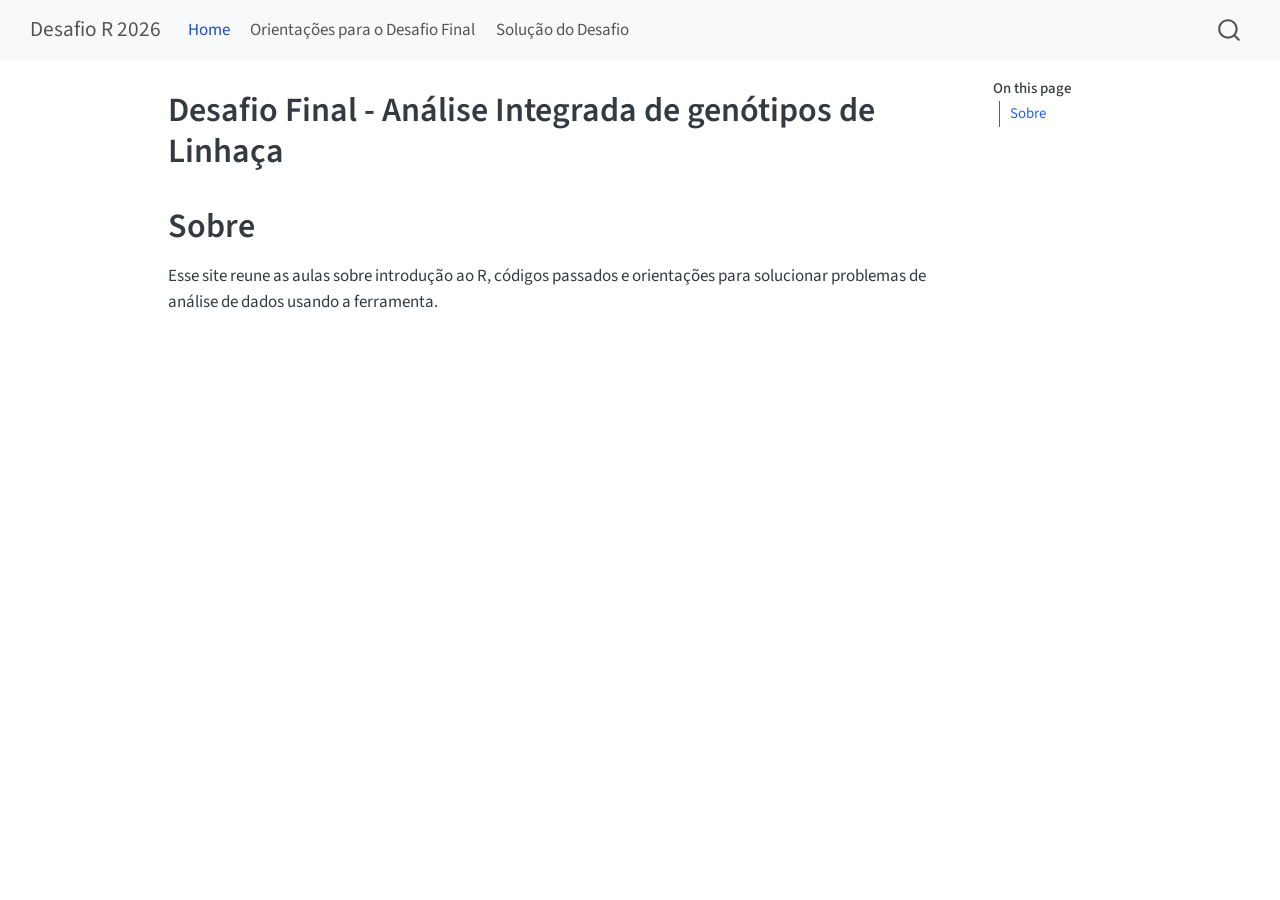
==== docs/index.html @ 1df24730 "Initial commit" ====
<!DOCTYPE html>
<html xmlns="http://www.w3.org/1999/xhtml" lang="en" xml:lang="en"><head>

<meta charset="utf-8">
<meta name="generator" content="quarto-1.10.18">

<meta name="viewport" content="width=device-width, initial-scale=1.0, user-scalable=yes">


<title>Desafio Final - Análise Integrada de genótipos de Linhaça – Desafio R 2026</title>
<style>
/* Default styles provided by pandoc.
** See https://pandoc.org/MANUAL.html#variables-for-html for config info.
*/
span.smallcaps{font-variant: small-caps;}
div.columns{display: flex; gap: 1.5em;}
div.column{flex: auto;}
@media screen {
div.columns{gap: min(4vw, 1.5em);}
div.column{overflow-x: auto;}
}
div.hanging-indent{margin-left: 1.5em; text-indent: -1.5em;}
ul.task-list{list-style: none;}
ul.task-list li input[type="checkbox"] {
  width: 0.8em;
  margin: 0 0.8em 0.2em -1em; /* quarto-specific, see https://github.com/quarto-dev/quarto-cli/issues/4556 */ 
  vertical-align: middle;
}
</style>


<script src="site_libs/quarto-nav/quarto-nav.js"></script>
<script src="site_libs/quarto-nav/headroom.min.js"></script>
<script src="site_libs/clipboard/clipboard.min.js"></script>
<script src="site_libs/quarto-search/autocomplete.umd.js"></script>
<script src="site_libs/quarto-search/fuse.min.js"></script>
<script src="site_libs/quarto-search/quarto-search.js"></script>
<meta name="quarto:offset" content="./">
<script src="site_libs/quarto-html/quarto.js" type="module"></script>
<script src="site_libs/quarto-html/tabsets/tabsets.js" type="module"></script>
<script src="site_libs/quarto-html/popper.min.js"></script>
<script src="site_libs/quarto-html/tippy.umd.min.js"></script>
<script src="site_libs/quarto-html/anchor.min.js"></script>
<link href="site_libs/quarto-html/tippy.css" rel="stylesheet">
<link href="site_libs/quarto-html/quarto-syntax-highlighting-64a204ab8560d761af7679ceaba22944.css" rel="stylesheet" id="quarto-text-highlighting-styles">
<script src="site_libs/bootstrap/bootstrap.min.js"></script>
<link href="site_libs/bootstrap/bootstrap-icons.css" rel="stylesheet">
<link href="site_libs/bootstrap/bootstrap-445b8638c3d06994fee0907d791121c4.min.css" rel="stylesheet" append-hash="true" id="quarto-bootstrap" data-mode="light">
<script id="quarto-search-options" type="application/json">{
  "location": "navbar",
  "copy-button": false,
  "collapse-after": 3,
  "panel-placement": "end",
  "type": "overlay",
  "limit": 50,
  "keyboard-shortcut": [
    "f",
    "/",
    "s"
  ],
  "show-item-context": false,
  "language": {
    "search-no-results-text": "No results",
    "search-matching-documents-text": "matching documents",
    "search-copy-link-title": "Copy link to search",
    "search-hide-matches-text": "Hide additional matches",
    "search-more-match-text": "more match in this document",
    "search-more-matches-text": "more matches in this document",
    "search-clear-button-title": "Clear",
    "search-text-placeholder": "",
    "search-detached-cancel-button-title": "Cancel",
    "search-submit-button-title": "Submit",
    "search-label": "Search"
  }
}</script>


<link rel="stylesheet" href="styles.css">
</head>

<body class="nav-fixed quarto-light">

<div id="quarto-search-results"></div>
  <header id="quarto-header" class="headroom fixed-top">
    <nav class="navbar navbar-expand-lg " data-bs-theme="dark">
      <div class="navbar-container container-fluid">
      <div class="navbar-brand-container mx-auto">
    <a class="navbar-brand" href="./index.html">
    <span class="navbar-title">Desafio R 2026</span>
    </a>
  </div>
            <div id="quarto-search" class="" title="Search"></div>
          <button class="navbar-toggler" type="button" data-bs-toggle="collapse" data-bs-target="#navbarCollapse" aria-controls="navbarCollapse" role="menu" aria-expanded="false" aria-label="Toggle navigation" onclick="if (window.quartoToggleHeadroom) { window.quartoToggleHeadroom(); }">
  <span class="navbar-toggler-icon"></span>
</button>
          <div class="collapse navbar-collapse" id="navbarCollapse">
            <ul class="navbar-nav navbar-nav-scroll me-auto">
  <li class="nav-item">
    <a class="nav-link active" href="./index.html" aria-current="page"> 
<span class="menu-text">Home</span></a>
  </li>  
  <li class="nav-item">
    <a class="nav-link" href="./Orientações.html"> 
<span class="menu-text">Orientações para o Desafio Final</span></a>
  </li>  
  <li class="nav-item">
    <a class="nav-link" href="./Solução.html"> 
<span class="menu-text">Solução do Desafio</span></a>
  </li>  
</ul>
          </div> <!-- /navcollapse -->
            <div class="quarto-navbar-tools">
</div>
      </div> <!-- /container-fluid -->
    </nav>
</header>
<!-- content -->
<div id="quarto-content" class="quarto-container page-columns page-rows-contents page-layout-article page-navbar">
<!-- sidebar -->
<!-- margin-sidebar -->
    <div id="quarto-margin-sidebar" class="sidebar margin-sidebar">
        <nav id="TOC" role="doc-toc" class="toc-active">
    <h2 id="toc-title">On this page</h2>
   
  <ul>
  <li><a href="#sobre" id="toc-sobre" class="nav-link active" data-scroll-target="#sobre">Sobre</a></li>
  </ul>
</nav>
    </div>
<!-- main -->
<main class="content" id="quarto-document-content">

<header id="title-block-header" class="quarto-title-block default">
<div class="quarto-title">
<h1 class="title">Desafio Final - Análise Integrada de genótipos de Linhaça</h1>
</div>



<div class="quarto-title-meta">

    
  
    
  </div>
  


</header>


<section id="sobre" class="level1">
<h1>Sobre</h1>
<p>Esse site reune as aulas sobre introdução ao R, códigos passados e orientações para solucionar problemas de análise de dados usando a ferramenta.</p>


</section>

</main> <!-- /main -->
<script id="quarto-html-after-body" type="application/javascript">
  window.document.addEventListener("DOMContentLoaded", function (event) {
    const icon = "";
    const anchorJS = new window.AnchorJS();
    anchorJS.options = {
      placement: 'right',
      icon: icon
    };
    anchorJS.add('.anchored');
    const isCodeAnnotation = (el) => {
      for (const clz of el.classList) {
        if (clz.startsWith('code-annotation-')) {                     
          return true;
        }
      }
      return false;
    }
    const onCopySuccess = function(e) {
      // button target
      const button = e.trigger;
      // don't keep focus
      button.blur();
      // flash "checked"
      button.classList.add('code-copy-button-checked');
      var currentTitle = button.getAttribute("title");
      button.setAttribute("title", "Copied!");
      let tooltip;
      if (window.bootstrap) {
        button.setAttribute("data-bs-toggle", "tooltip");
        button.setAttribute("data-bs-placement", "left");
        button.setAttribute("data-bs-title", "Copied!");
        tooltip = new bootstrap.Tooltip(button, 
          { trigger: "manual", 
            customClass: "code-copy-button-tooltip",
            offset: [0, -8]});
        tooltip.show();    
      }
      setTimeout(function() {
        if (tooltip) {
          tooltip.hide();
          button.removeAttribute("data-bs-title");
          button.removeAttribute("data-bs-toggle");
          button.removeAttribute("data-bs-placement");
        }
        button.setAttribute("title", currentTitle);
        button.classList.remove('code-copy-button-checked');
      }, 1000);
      // clear code selection
      e.clearSelection();
    }
    const getTextToCopy = function(trigger) {
      const outerScaffold = trigger.parentElement.cloneNode(true);
      const codeEl = outerScaffold.querySelector('code');
      for (const childEl of codeEl.children) {
        if (isCodeAnnotation(childEl)) {
          childEl.remove();
        }
      }
      return codeEl.innerText;
    }
    const clipboard = new window.ClipboardJS('.code-copy-button:not([data-in-quarto-modal])', {
      text: getTextToCopy
    });
    clipboard.on('success', onCopySuccess);
    if (window.document.getElementById('quarto-embedded-source-code-modal')) {
      const clipboardModal = new window.ClipboardJS('.code-copy-button[data-in-quarto-modal]', {
        text: getTextToCopy,
        container: window.document.getElementById('quarto-embedded-source-code-modal')
      });
      clipboardModal.on('success', onCopySuccess);
    }
      var localhostRegex = new RegExp(/^(?:http|https):\/\/localhost\:?[0-9]*\//);
      var mailtoRegex = new RegExp(/^mailto:/);
        var filterRegex = new RegExp('/' + window.location.host + '/');
      var isInternal = (href) => {
          return filterRegex.test(href) || localhostRegex.test(href) || mailtoRegex.test(href);
      }
      // Inspect non-navigation links and adorn them if external
     var links = window.document.querySelectorAll('a[href]:not(.nav-link):not(.navbar-brand):not(.toc-action):not(.sidebar-link):not(.sidebar-item-toggle):not(.pagination-link):not(.no-external):not([aria-hidden]):not(.dropdown-item):not(.quarto-navigation-tool):not(.about-link)');
      for (var i=0; i<links.length; i++) {
        const link = links[i];
        if (!isInternal(link.href)) {
          // undo the damage that might have been done by quarto-nav.js in the case of
          // links that we want to consider external
          if (link.dataset.originalHref !== undefined) {
            link.href = link.dataset.originalHref;
          }
        }
      }
    function tippyHover(el, contentFn, onTriggerFn, onUntriggerFn) {
      const config = {
        allowHTML: true,
        maxWidth: 500,
        delay: 100,
        arrow: false,
        appendTo: function(el) {
            return el.parentElement;
        },
        interactive: true,
        interactiveBorder: 10,
        theme: 'quarto',
        placement: 'bottom-start',
      };
      if (contentFn) {
        config.content = contentFn;
      }
      if (onTriggerFn) {
        config.onTrigger = onTriggerFn;
      }
      if (onUntriggerFn) {
        config.onUntrigger = onUntriggerFn;
      }
      window.tippy(el, config); 
    }
    const noterefs = window.document.querySelectorAll('a[role="doc-noteref"]');
    for (var i=0; i<noterefs.length; i++) {
      const ref = noterefs[i];
      tippyHover(ref, function() {
        // use id or data attribute instead here
        let href = ref.getAttribute('data-footnote-href') || ref.getAttribute('href');
        try { href = new URL(href).hash; } catch {}
        const id = href.replace(/^#\/?/, "");
        const note = window.document.getElementById(id);
        if (note) {
          return note.innerHTML;
        } else {
          return "";
        }
      });
    }
    const xrefs = window.document.querySelectorAll('a.quarto-xref');
    const processXRef = (id, note) => {
      // Strip column container classes
      const stripColumnClz = (el) => {
        el.classList.remove("page-full", "page-columns");
        if (el.children) {
          for (const child of el.children) {
            stripColumnClz(child);
          }
        }
      }
      stripColumnClz(note)
      if (id === null || id.startsWith('sec-')) {
        // Special case sections, only their first couple elements
        const container = document.createElement("div");
        if (note.children && note.children.length > 2) {
          container.appendChild(note.children[0].cloneNode(true));
          for (let i = 1; i < note.children.length; i++) {
            const child = note.children[i];
            if (child.tagName === "P" && child.innerText === "") {
              continue;
            } else {
              container.appendChild(child.cloneNode(true));
              break;
            }
          }
          if (window.Quarto?.typesetMath) {
            window.Quarto.typesetMath(container);
          }
          return container.innerHTML
        } else {
          if (window.Quarto?.typesetMath) {
            window.Quarto.typesetMath(note);
          }
          return note.innerHTML;
        }
      } else {
        // Remove any anchor links if they are present
        const anchorLink = note.querySelector('a.anchorjs-link');
        if (anchorLink) {
          anchorLink.remove();
        }
        if (window.Quarto?.typesetMath) {
          window.Quarto.typesetMath(note);
        }
        if (note.classList.contains("callout")) {
          return note.outerHTML;
        } else {
          return note.innerHTML;
        }
      }
    }
    for (var i=0; i<xrefs.length; i++) {
      const xref = xrefs[i];
      tippyHover(xref, undefined, function(instance) {
        instance.disable();
        let url = xref.getAttribute('href');
        let hash = undefined; 
        if (url.startsWith('#')) {
          hash = url;
        } else {
          try { hash = new URL(url).hash; } catch {}
        }
        if (hash) {
          const id = hash.replace(/^#\/?/, "");
          const note = window.document.getElementById(id);
          if (note !== null) {
            try {
              const html = processXRef(id, note.cloneNode(true));
              instance.setContent(html);
            } finally {
              instance.enable();
              instance.show();
            }
          } else {
            // See if we can fetch this
            fetch(url.split('#')[0])
            .then(res => res.text())
            .then(html => {
              const parser = new DOMParser();
              const htmlDoc = parser.parseFromString(html, "text/html");
              const note = htmlDoc.getElementById(id);
              if (note !== null) {
                const html = processXRef(id, note);
                instance.setContent(html);
              } 
            }).finally(() => {
              instance.enable();
              instance.show();
            });
          }
        } else {
          // See if we can fetch a full url (with no hash to target)
          // This is a special case and we should probably do some content thinning / targeting
          fetch(url)
          .then(res => res.text())
          .then(html => {
            const parser = new DOMParser();
            const htmlDoc = parser.parseFromString(html, "text/html");
            const note = htmlDoc.querySelector('main.content');
            if (note !== null) {
              // This should only happen for chapter cross references
              // (since there is no id in the URL)
              // remove the first header
              if (note.children.length > 0 && note.children[0].tagName === "HEADER") {
                note.children[0].remove();
              }
              const html = processXRef(null, note);
              instance.setContent(html);
            } 
          }).finally(() => {
            instance.enable();
            instance.show();
          });
        }
      }, function(instance) {
      });
    }
        let selectedAnnoteEl;
        const selectorForAnnotation = ( cell, annotation) => {
          let cellAttr = 'data-code-cell="' + cell + '"';
          let lineAttr = 'data-code-annotation="' +  annotation + '"';
          const selector = 'span[' + cellAttr + '][' + lineAttr + ']';
          return selector;
        }
        const selectCodeLines = (annoteEl) => {
          const doc = window.document;
          const targetCell = annoteEl.getAttribute("data-target-cell");
          const targetAnnotation = annoteEl.getAttribute("data-target-annotation");
          const annoteSpan = window.document.querySelector(selectorForAnnotation(targetCell, targetAnnotation));
          const lines = annoteSpan.getAttribute("data-code-lines").split(",");
          const lineIds = lines.map((line) => {
            return targetCell + "-" + line;
          })
          let top = null;
          let height = null;
          let parent = null;
          if (lineIds.length > 0) {
              //compute the position of the single el (top and bottom and make a div)
              const el = window.document.getElementById(lineIds[0]);
              top = el.offsetTop;
              height = el.offsetHeight;
              parent = el.parentElement.parentElement;
            if (lineIds.length > 1) {
              const lastEl = window.document.getElementById(lineIds[lineIds.length - 1]);
              const bottom = lastEl.offsetTop + lastEl.offsetHeight;
              height = bottom - top;
            }
            if (top !== null && height !== null && parent !== null) {
              // cook up a div (if necessary) and position it 
              let div = window.document.getElementById("code-annotation-line-highlight");
              if (div === null) {
                div = window.document.createElement("div");
                div.setAttribute("id", "code-annotation-line-highlight");
                div.style.position = 'absolute';
                parent.appendChild(div);
              }
              div.style.top = top - 2 + "px";
              div.style.height = height + 4 + "px";
              div.style.left = 0;
              let gutterDiv = window.document.getElementById("code-annotation-line-highlight-gutter");
              if (gutterDiv === null) {
                gutterDiv = window.document.createElement("div");
                gutterDiv.setAttribute("id", "code-annotation-line-highlight-gutter");
                gutterDiv.style.position = 'absolute';
                const codeCell = window.document.getElementById(targetCell);
                const gutter = codeCell.querySelector('.code-annotation-gutter');
                gutter.appendChild(gutterDiv);
              }
              gutterDiv.style.top = top - 2 + "px";
              gutterDiv.style.height = height + 4 + "px";
            }
            selectedAnnoteEl = annoteEl;
          }
        };
        const unselectCodeLines = () => {
          const elementsIds = ["code-annotation-line-highlight", "code-annotation-line-highlight-gutter"];
          elementsIds.forEach((elId) => {
            const div = window.document.getElementById(elId);
            if (div) {
              div.remove();
            }
          });
          selectedAnnoteEl = undefined;
        };
          // Handle positioning of the toggle
      window.addEventListener(
        "resize",
        throttle(() => {
          elRect = undefined;
          if (selectedAnnoteEl) {
            selectCodeLines(selectedAnnoteEl);
          }
        }, 10)
      );
      function throttle(fn, ms) {
      let throttle = false;
      let timer;
        return (...args) => {
          if(!throttle) { // first call gets through
              fn.apply(this, args);
              throttle = true;
          } else { // all the others get throttled
              if(timer) clearTimeout(timer); // cancel #2
              timer = setTimeout(() => {
                fn.apply(this, args);
                timer = throttle = false;
              }, ms);
          }
        };
      }
        // Attach click handler to the DT
        const annoteDls = window.document.querySelectorAll('dt[data-target-cell]');
        for (const annoteDlNode of annoteDls) {
          annoteDlNode.addEventListener('click', (event) => {
            const clickedEl = event.target;
            if (clickedEl !== selectedAnnoteEl) {
              unselectCodeLines();
              const activeEl = window.document.querySelector('dt[data-target-cell].code-annotation-active');
              if (activeEl) {
                activeEl.classList.remove('code-annotation-active');
              }
              selectCodeLines(clickedEl);
              clickedEl.classList.add('code-annotation-active');
            } else {
              // Unselect the line
              unselectCodeLines();
              clickedEl.classList.remove('code-annotation-active');
            }
          });
        }
    const findCites = (el) => {
      const parentEl = el.parentElement;
      if (parentEl) {
        const cites = parentEl.dataset.cites;
        if (cites) {
          return {
            el,
            cites: cites.split(' ')
          };
        } else {
          return findCites(el.parentElement)
        }
      } else {
        return undefined;
      }
    };
    var bibliorefs = window.document.querySelectorAll('a[role="doc-biblioref"]');
    for (var i=0; i<bibliorefs.length; i++) {
      const ref = bibliorefs[i];
      const citeInfo = findCites(ref);
      if (citeInfo) {
        tippyHover(citeInfo.el, function() {
          var popup = window.document.createElement('div');
          citeInfo.cites.forEach(function(cite) {
            var citeDiv = window.document.createElement('div');
            citeDiv.classList.add('hanging-indent');
            citeDiv.classList.add('csl-entry');
            var biblioDiv = window.document.getElementById('ref-' + cite);
            if (biblioDiv) {
              citeDiv.innerHTML = biblioDiv.innerHTML;
            }
            popup.appendChild(citeDiv);
          });
          return popup.innerHTML;
        });
      }
    }
  });
  </script>
</div> <!-- /content -->




</body></html>
---- docs/site_libs/quarto-html/tippy.css ----
.tippy-box[data-animation=fade][data-state=hidden]{opacity:0}[data-tippy-root]{max-width:calc(100vw - 10px)}.tippy-box{position:relative;background-color:#333;color:#fff;border-radius:4px;font-size:14px;line-height:1.4;white-space:normal;outline:0;transition-property:transform,visibility,opacity}.tippy-box[data-placement^=top]>.tippy-arrow{bottom:0}.tippy-box[data-placement^=top]>.tippy-arrow:before{bottom:-7px;left:0;border-width:8px 8px 0;border-top-color:initial;transform-origin:center top}.tippy-box[data-placement^=bottom]>.tippy-arrow{top:0}.tippy-box[data-placement^=bottom]>.tippy-arrow:before{top:-7px;left:0;border-width:0 8px 8px;border-bottom-color:initial;transform-origin:center bottom}.tippy-box[data-placement^=left]>.tippy-arrow{right:0}.tippy-box[data-placement^=left]>.tippy-arrow:before{border-width:8px 0 8px 8px;border-left-color:initial;right:-7px;transform-origin:center left}.tippy-box[data-placement^=right]>.tippy-arrow{left:0}.tippy-box[data-placement^=right]>.tippy-arrow:before{left:-7px;border-width:8px 8px 8px 0;border-right-color:initial;transform-origin:center right}.tippy-box[data-inertia][data-state=visible]{transition-timing-function:cubic-bezier(.54,1.5,.38,1.11)}.tippy-arrow{width:16px;height:16px;color:#333}.tippy-arrow:before{content:"";position:absolute;border-color:transparent;border-style:solid}.tippy-content{position:relative;padding:5px 9px;z-index:1}
---- docs/styles.css ----
/* css styles */
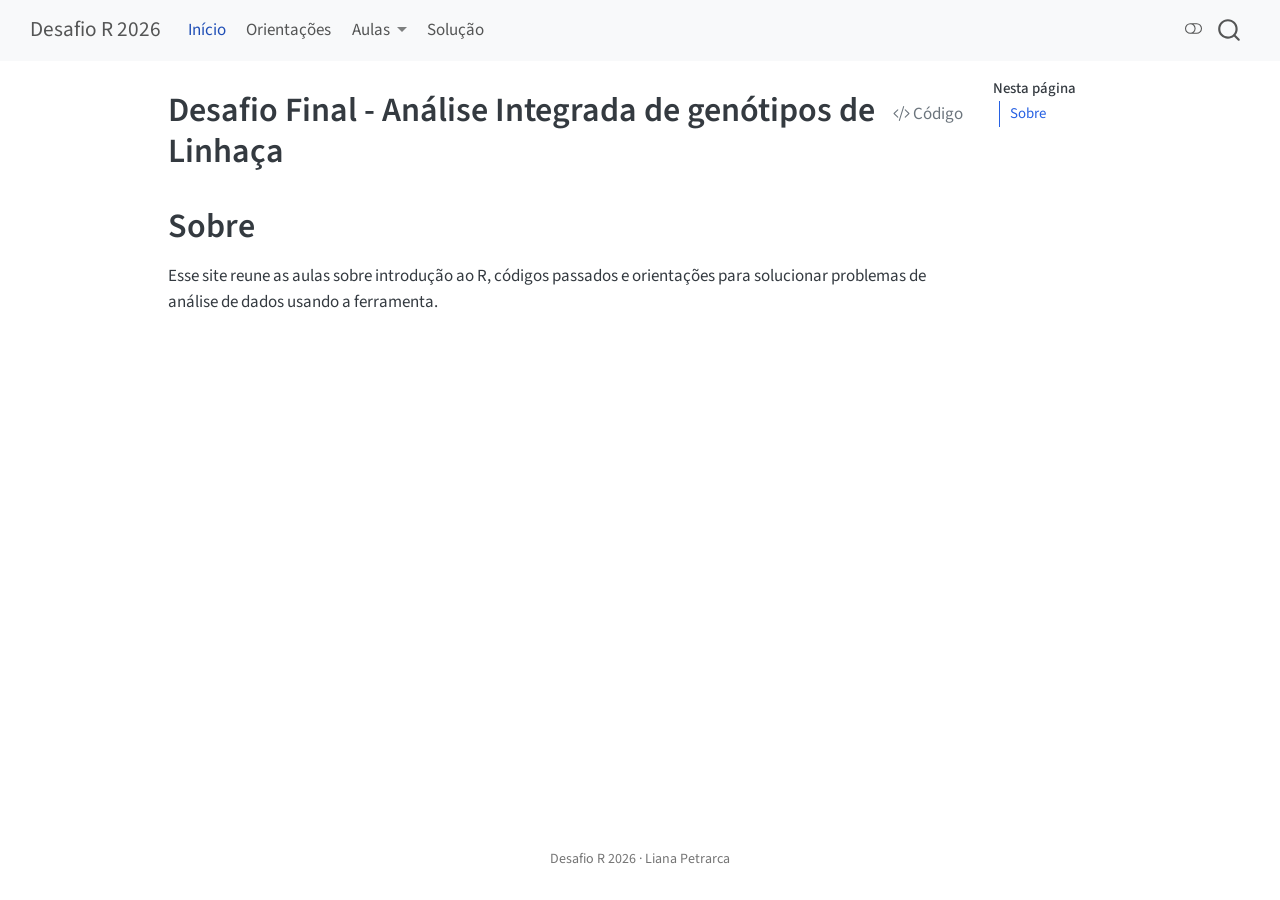
==== commit 63f1e738: "atualização completa" ====
--- a/docs/index.html
+++ b/docs/index.html
@@ -1,5 +1,5 @@
 <!DOCTYPE html>
-<html xmlns="http://www.w3.org/1999/xhtml" lang="en" xml:lang="en"><head>
+<html xmlns="http://www.w3.org/1999/xhtml" lang="pt" xml:lang="pt"><head>
 
 <meta charset="utf-8">
 <meta name="generator" content="quarto-1.10.18">
@@ -26,6 +26,41 @@
   margin: 0 0.8em 0.2em -1em; /* quarto-specific, see https://github.com/quarto-dev/quarto-cli/issues/4556 */ 
   vertical-align: middle;
 }
+/* CSS for syntax highlighting */
+html { -webkit-text-size-adjust: 100%; }
+pre > code.sourceCode { white-space: pre; position: relative; }
+pre > code.sourceCode > span { display: inline-block; line-height: 1.25; }
+pre > code.sourceCode > span:empty { height: 1.2em; }
+.sourceCode { overflow: visible; }
+code.sourceCode > span { color: inherit; text-decoration: inherit; }
+div.sourceCode { margin: 1em 0; }
+pre.sourceCode { margin: 0; }
+@media screen {
+div.sourceCode { overflow: auto; }
+}
+@media print {
+pre > code.sourceCode { white-space: pre-wrap; }
+pre > code.sourceCode > span { text-indent: -5em; padding-left: 5em; }
+}
+pre.numberSource code
+  { counter-reset: source-line 0; }
+pre.numberSource code > span
+  { position: relative; left: -4em; counter-increment: source-line; }
+pre.numberSource code > span > a:first-child::before
+  { content: counter(source-line);
+    position: relative; left: -1em; text-align: right; vertical-align: baseline;
+    border: none; display: inline-block;
+    -webkit-touch-callout: none; -webkit-user-select: none;
+    -khtml-user-select: none; -moz-user-select: none;
+    -ms-user-select: none; user-select: none;
+    padding: 0 4px; width: 4em;
+  }
+pre.numberSource { margin-left: 3em;  padding-left: 4px; }
+div.sourceCode
+  {   }
+@media screen {
+pre > code.sourceCode > span > a:first-child::before { text-decoration: underline; }
+}
 </style>
 
 
@@ -42,10 +77,14 @@
 <script src="site_libs/quarto-html/tippy.umd.min.js"></script>
 <script src="site_libs/quarto-html/anchor.min.js"></script>
 <link href="site_libs/quarto-html/tippy.css" rel="stylesheet">
-<link href="site_libs/quarto-html/quarto-syntax-highlighting-64a204ab8560d761af7679ceaba22944.css" rel="stylesheet" id="quarto-text-highlighting-styles">
+<link href="site_libs/quarto-html/quarto-syntax-highlighting-bb62276ab45c84d9efd712f51ff97b5a.css" rel="stylesheet" class="quarto-color-scheme" id="quarto-text-highlighting-styles">
+<link href="site_libs/quarto-html/quarto-syntax-highlighting-dark-5a1953863e1f72ef3b996ef827f01ca7.css" rel="stylesheet" class="quarto-color-scheme quarto-color-alternate" id="quarto-text-highlighting-styles">
+<link href="site_libs/quarto-html/quarto-syntax-highlighting-bb62276ab45c84d9efd712f51ff97b5a.css" rel="stylesheet" class="quarto-color-scheme-extra" id="quarto-text-highlighting-styles">
 <script src="site_libs/bootstrap/bootstrap.min.js"></script>
 <link href="site_libs/bootstrap/bootstrap-icons.css" rel="stylesheet">
-<link href="site_libs/bootstrap/bootstrap-445b8638c3d06994fee0907d791121c4.min.css" rel="stylesheet" append-hash="true" id="quarto-bootstrap" data-mode="light">
+<link href="site_libs/bootstrap/bootstrap-32dbd2e7a0ea03348f8f0160de0e4df6.min.css" rel="stylesheet" append-hash="true" class="quarto-color-scheme" id="quarto-bootstrap" data-mode="light">
+<link href="site_libs/bootstrap/bootstrap-dark-c941d5f7e9be9edf75435d728ce1626f.min.css" rel="stylesheet" append-hash="true" class="quarto-color-scheme quarto-color-alternate" id="quarto-bootstrap" data-mode="dark">
+<link href="site_libs/bootstrap/bootstrap-32dbd2e7a0ea03348f8f0160de0e4df6.min.css" rel="stylesheet" append-hash="true" class="quarto-color-scheme-extra" id="quarto-bootstrap" data-mode="light">
 <script id="quarto-search-options" type="application/json">{
   "location": "navbar",
   "copy-button": false,
@@ -60,17 +99,17 @@
   ],
   "show-item-context": false,
   "language": {
-    "search-no-results-text": "No results",
-    "search-matching-documents-text": "matching documents",
-    "search-copy-link-title": "Copy link to search",
-    "search-hide-matches-text": "Hide additional matches",
-    "search-more-match-text": "more match in this document",
-    "search-more-matches-text": "more matches in this document",
-    "search-clear-button-title": "Clear",
+    "search-no-results-text": "Nenhum resultado",
+    "search-matching-documents-text": "documentos correspondentes",
+    "search-copy-link-title": "Copiar link para a busca",
+    "search-hide-matches-text": "Esconder correspondências adicionais",
+    "search-more-match-text": "mais correspondência neste documento",
+    "search-more-matches-text": "mais correspondências neste documento",
+    "search-clear-button-title": "Limpar",
     "search-text-placeholder": "",
-    "search-detached-cancel-button-title": "Cancel",
-    "search-submit-button-title": "Submit",
-    "search-label": "Search"
+    "search-detached-cancel-button-title": "Cancelar",
+    "search-submit-button-title": "Enviar",
+    "search-label": "Procurar"
   }
 }</script>
 
@@ -78,7 +117,169 @@
 <link rel="stylesheet" href="styles.css">
 </head>
 
-<body class="nav-fixed quarto-light">
+<body class="nav-fixed quarto-light"><script id="quarto-html-before-body" type="application/javascript">
+    const toggleBodyColorMode = (bsSheetEl) => {
+      const mode = bsSheetEl.getAttribute("data-mode");
+      const bodyEl = window.document.querySelector("body");
+      if (mode === "dark") {
+        bodyEl.classList.add("quarto-dark");
+        bodyEl.classList.remove("quarto-light");
+      } else {
+        bodyEl.classList.add("quarto-light");
+        bodyEl.classList.remove("quarto-dark");
+      }
+    }
+    const toggleBodyColorPrimary = () => {
+      const bsSheetEl = window.document.querySelector("link#quarto-bootstrap:not([rel=disabled-stylesheet])");
+      if (bsSheetEl) {
+        toggleBodyColorMode(bsSheetEl);
+      }
+    }
+    const setColorSchemeToggle = (alternate) => {
+      const toggles = window.document.querySelectorAll('.quarto-color-scheme-toggle');
+      for (let i=0; i < toggles.length; i++) {
+        const toggle = toggles[i];
+        if (toggle) {
+          if (alternate) {
+            toggle.classList.add("alternate");
+          } else {
+            toggle.classList.remove("alternate");
+          }
+        }
+      }
+    };
+    const toggleColorMode = (alternate) => {
+      // Switch the stylesheets
+      const primaryStylesheets = window.document.querySelectorAll('link.quarto-color-scheme:not(.quarto-color-alternate)');
+      const alternateStylesheets = window.document.querySelectorAll('link.quarto-color-scheme.quarto-color-alternate');
+      manageTransitions('#quarto-margin-sidebar .nav-link', false);
+      if (alternate) {
+        // note: dark is layered on light, we don't disable primary!
+        enableStylesheet(alternateStylesheets);
+        for (const sheetNode of alternateStylesheets) {
+          if (sheetNode.id === "quarto-bootstrap") {
+            toggleBodyColorMode(sheetNode);
+          }
+        }
+      } else {
+        disableStylesheet(alternateStylesheets);
+        enableStylesheet(primaryStylesheets)
+        toggleBodyColorPrimary();
+      }
+      manageTransitions('#quarto-margin-sidebar .nav-link', true);
+      // Switch the toggles
+      setColorSchemeToggle(alternate)
+      // Hack to workaround the fact that safari doesn't
+      // properly recolor the scrollbar when toggling (#1455)
+      if (navigator.userAgent.indexOf('Safari') > 0 && navigator.userAgent.indexOf('Chrome') == -1) {
+        manageTransitions("body", false);
+        window.scrollTo(0, 1);
+        setTimeout(() => {
+          window.scrollTo(0, 0);
+          manageTransitions("body", true);
+        }, 40);
+      }
+    }
+    const disableStylesheet = (stylesheets) => {
+      for (let i=0; i < stylesheets.length; i++) {
+        const stylesheet = stylesheets[i];
+        stylesheet.rel = 'disabled-stylesheet';
+      }
+    }
+    const enableStylesheet = (stylesheets) => {
+      for (let i=0; i < stylesheets.length; i++) {
+        const stylesheet = stylesheets[i];
+        if(stylesheet.rel !== 'stylesheet') { // for Chrome, which will still FOUC without this check
+          stylesheet.rel = 'stylesheet';
+        }
+      }
+    }
+    const manageTransitions = (selector, allowTransitions) => {
+      const els = window.document.querySelectorAll(selector);
+      for (let i=0; i < els.length; i++) {
+        const el = els[i];
+        if (allowTransitions) {
+          el.classList.remove('notransition');
+        } else {
+          el.classList.add('notransition');
+        }
+      }
+    }
+    const isFileUrl = () => {
+      return window.location.protocol === 'file:';
+    }
+    const hasAlternateSentinel = () => {
+      let styleSentinel = getColorSchemeSentinel();
+      if (styleSentinel !== null) {
+        return styleSentinel === "alternate";
+      } else {
+        return false;
+      }
+    }
+    const setStyleSentinel = (alternate) => {
+      const value = alternate ? "alternate" : "default";
+      if (!isFileUrl()) {
+        window.localStorage.setItem("quarto-color-scheme", value);
+      } else {
+        localAlternateSentinel = value;
+      }
+    }
+    const getColorSchemeSentinel = () => {
+      if (!isFileUrl()) {
+        const storageValue = window.localStorage.getItem("quarto-color-scheme");
+        return storageValue != null ? storageValue : localAlternateSentinel;
+      } else {
+        return localAlternateSentinel;
+      }
+    }
+    const toggleGiscusIfUsed = (isAlternate, darkModeDefault) => {
+      const baseTheme = document.querySelector('#giscus-base-theme')?.value ?? 'light';
+      const alternateTheme = document.querySelector('#giscus-alt-theme')?.value ?? 'dark';
+      let newTheme = '';
+      if(authorPrefersDark) {
+        newTheme = isAlternate ? baseTheme : alternateTheme;
+      } else {
+        newTheme = isAlternate ? alternateTheme : baseTheme;
+      }
+      const changeGiscusTheme = () => {
+        // From: https://github.com/giscus/giscus/issues/336
+        const sendMessage = (message) => {
+          const iframe = document.querySelector('iframe.giscus-frame');
+          if (!iframe) return;
+          iframe.contentWindow.postMessage({ giscus: message }, 'https://giscus.app');
+        }
+        sendMessage({
+          setConfig: {
+            theme: newTheme
+          }
+        });
+      }
+      const isGiscussLoaded = window.document.querySelector('iframe.giscus-frame') !== null;
+      if (isGiscussLoaded) {
+        changeGiscusTheme();
+      }
+    };
+    const authorPrefersDark = false;
+    const darkModeDefault = authorPrefersDark;
+      document.querySelector('link#quarto-text-highlighting-styles.quarto-color-scheme-extra').rel = 'disabled-stylesheet';
+      document.querySelector('link#quarto-bootstrap.quarto-color-scheme-extra').rel = 'disabled-stylesheet';
+    let localAlternateSentinel = darkModeDefault ? 'alternate' : 'default';
+    // Dark / light mode switch
+    window.quartoToggleColorScheme = () => {
+      // Read the current dark / light value
+      let toAlternate = !hasAlternateSentinel();
+      toggleColorMode(toAlternate);
+      setStyleSentinel(toAlternate);
+      toggleGiscusIfUsed(toAlternate, darkModeDefault);
+      window.dispatchEvent(new Event('resize'));
+    };
+    // Switch to dark mode if need be
+    if (hasAlternateSentinel()) {
+      toggleColorMode(true);
+    } else {
+      toggleColorMode(false);
+    }
+  </script>
 
 <div id="quarto-search-results"></div>
   <header id="quarto-header" class="headroom fixed-top">
@@ -89,27 +290,55 @@
     <span class="navbar-title">Desafio R 2026</span>
     </a>
   </div>
-            <div id="quarto-search" class="" title="Search"></div>
-          <button class="navbar-toggler" type="button" data-bs-toggle="collapse" data-bs-target="#navbarCollapse" aria-controls="navbarCollapse" role="menu" aria-expanded="false" aria-label="Toggle navigation" onclick="if (window.quartoToggleHeadroom) { window.quartoToggleHeadroom(); }">
+            <div id="quarto-search" class="" title="Procurar"></div>
+          <button class="navbar-toggler" type="button" data-bs-toggle="collapse" data-bs-target="#navbarCollapse" aria-controls="navbarCollapse" role="menu" aria-expanded="false" aria-label="Alternar de navegação" onclick="if (window.quartoToggleHeadroom) { window.quartoToggleHeadroom(); }">
   <span class="navbar-toggler-icon"></span>
 </button>
           <div class="collapse navbar-collapse" id="navbarCollapse">
             <ul class="navbar-nav navbar-nav-scroll me-auto">
   <li class="nav-item">
     <a class="nav-link active" href="./index.html" aria-current="page"> 
-<span class="menu-text">Home</span></a>
+<span class="menu-text">Início</span></a>
   </li>  
   <li class="nav-item">
-    <a class="nav-link" href="./Orientações.html"> 
-<span class="menu-text">Orientações para o Desafio Final</span></a>
+    <a class="nav-link" href="./orientacoes.qmd"> 
+<span class="menu-text">Orientações</span></a>
   </li>  
+  <li class="nav-item dropdown ">
+    <a class="nav-link dropdown-toggle" href="#" id="nav-menu-aulas" role="link" data-bs-toggle="dropdown" aria-expanded="false">
+ <span class="menu-text">Aulas</span>
+    </a>
+    <ul class="dropdown-menu" aria-labelledby="nav-menu-aulas">    
+        <li>
+    <a class="dropdown-item" href="./aula1_intro.html">
+ <span class="dropdown-text">Aula 1 – Introdução</span></a>
+  </li>  
+        <li>
+    <a class="dropdown-item" href="./aula_2_tipo_de_dados.html">
+ <span class="dropdown-text">Aula 2 – Tipos de dados</span></a>
+  </li>  
+        <li>
+    <a class="dropdown-item" href="./aula3_dados.html">
+ <span class="dropdown-text">Aula 3 – Dados</span></a>
+  </li>  
+        <li>
+    <a class="dropdown-item" href="./aula5.html">
+ <span class="dropdown-text">Aula 5</span></a>
+  </li>  
+        <li>
+    <a class="dropdown-item" href="./AULA6.html">
+ <span class="dropdown-text">Aula 6 – Mutação e resumo</span></a>
+  </li>  
+    </ul>
+  </li>
   <li class="nav-item">
-    <a class="nav-link" href="./Solução.html"> 
-<span class="menu-text">Solução do Desafio</span></a>
+    <a class="nav-link" href="./solucao.qmd"> 
+<span class="menu-text">Solução</span></a>
   </li>  
 </ul>
           </div> <!-- /navcollapse -->
             <div class="quarto-navbar-tools">
+  <a href="" class="quarto-color-scheme-toggle quarto-navigation-tool  px-1" onclick="window.quartoToggleColorScheme(); return false;" title="Alternar modo escuro"><i class="bi"></i></a>
 </div>
       </div> <!-- /container-fluid -->
     </nav>
@@ -120,7 +349,7 @@
 <!-- margin-sidebar -->
     <div id="quarto-margin-sidebar" class="sidebar margin-sidebar">
         <nav id="TOC" role="doc-toc" class="toc-active">
-    <h2 id="toc-title">On this page</h2>
+    <h2 id="toc-title">Nesta página</h2>
    
   <ul>
   <li><a href="#sobre" id="toc-sobre" class="nav-link active" data-scroll-target="#sobre">Sobre</a></li>
@@ -130,9 +359,10 @@
 <!-- main -->
 <main class="content" id="quarto-document-content">
 
+
 <header id="title-block-header" class="quarto-title-block default">
 <div class="quarto-title">
-<h1 class="title">Desafio Final - Análise Integrada de genótipos de Linhaça</h1>
+<div class="quarto-title-block"><div><h1 class="title">Desafio Final - Análise Integrada de genótipos de Linhaça</h1><button type="button" class="btn code-tools-button" id="quarto-code-tools-source"><i class="bi"></i> Código</button></div></div>
 </div>
 
 
@@ -154,11 +384,26 @@
 <p>Esse site reune as aulas sobre introdução ao R, códigos passados e orientações para solucionar problemas de análise de dados usando a ferramenta.</p>
 
 
+<!-- -->
+
 </section>
 
 </main> <!-- /main -->
 <script id="quarto-html-after-body" type="application/javascript">
   window.document.addEventListener("DOMContentLoaded", function (event) {
+    // Ensure there is a toggle, if there isn't float one in the top right
+    if (window.document.querySelector('.quarto-color-scheme-toggle') === null) {
+      const a = window.document.createElement('a');
+      a.classList.add('top-right');
+      a.classList.add('quarto-color-scheme-toggle');
+      a.href = "";
+      a.onclick = function() { try { window.quartoToggleColorScheme(); } catch {} return false; };
+      const i = window.document.createElement("i");
+      i.classList.add('bi');
+      a.appendChild(i);
+      window.document.body.appendChild(a);
+    }
+    setColorSchemeToggle(hasAlternateSentinel())
     const icon = "";
     const anchorJS = new window.AnchorJS();
     anchorJS.options = {
@@ -182,12 +427,12 @@
       // flash "checked"
       button.classList.add('code-copy-button-checked');
       var currentTitle = button.getAttribute("title");
-      button.setAttribute("title", "Copied!");
+      button.setAttribute("title", "Copiada");
       let tooltip;
       if (window.bootstrap) {
         button.setAttribute("data-bs-toggle", "tooltip");
         button.setAttribute("data-bs-placement", "left");
-        button.setAttribute("data-bs-title", "Copied!");
+        button.setAttribute("data-bs-title", "Copiada");
         tooltip = new bootstrap.Tooltip(button, 
           { trigger: "manual", 
             customClass: "code-copy-button-tooltip",
@@ -227,6 +472,57 @@
         container: window.document.getElementById('quarto-embedded-source-code-modal')
       });
       clipboardModal.on('success', onCopySuccess);
+    }
+    const viewSource = window.document.getElementById('quarto-view-source') ||
+                       window.document.getElementById('quarto-code-tools-source');
+    if (viewSource) {
+      const sourceUrl = viewSource.getAttribute("data-quarto-source-url");
+      viewSource.addEventListener("click", function(e) {
+        if (sourceUrl) {
+          // rstudio viewer pane
+          if (/\bcapabilities=\b/.test(window.location)) {
+            window.open(sourceUrl);
+          } else {
+            window.location.href = sourceUrl;
+          }
+        } else {
+          const modal = new bootstrap.Modal(document.getElementById('quarto-embedded-source-code-modal'));
+          modal.show();
+        }
+        return false;
+      });
+    }
+    function toggleCodeHandler(show) {
+      return function(e) {
+        const cellDetails = window.document.querySelectorAll(".cell details.code-fold");
+        for (let i=0; i<cellDetails.length; i++) {
+          const details = cellDetails[i];
+          if (show) {
+            details.open = true;
+          } else {
+            details.removeAttribute("open");
+          }
+        }
+        const cellCodeDivs = window.document.querySelectorAll(".cell div.sourceCode.cell-code");
+        const fromCls = show ? "hidden" : "unhidden";
+        const toCls = show ? "unhidden" : "hidden";
+        for (let i=0; i<cellCodeDivs.length; i++) {
+          const codeDiv = cellCodeDivs[i];
+          if (codeDiv.classList.contains(fromCls)) {
+            codeDiv.classList.remove(fromCls);
+            codeDiv.classList.add(toCls);
+          } 
+        }
+        return false;
+      }
+    }
+    const hideAllCode = window.document.getElementById("quarto-hide-all-code");
+    if (hideAllCode) {
+      hideAllCode.addEventListener("click", toggleCodeHandler(false));
+    }
+    const showAllCode = window.document.getElementById("quarto-show-all-code");
+    if (showAllCode) {
+      showAllCode.addEventListener("click", toggleCodeHandler(true));
     }
       var localhostRegex = new RegExp(/^(?:http|https):\/\/localhost\:?[0-9]*\//);
       var mailtoRegex = new RegExp(/^mailto:/);
@@ -556,8 +852,32 @@
       }
     }
   });
-  </script>
+  </script><div class="modal fade" id="quarto-embedded-source-code-modal" tabindex="-1" aria-labelledby="quarto-embedded-source-code-modal-label" aria-hidden="true"><div class="modal-dialog modal-dialog-scrollable"><div class="modal-content"><div class="modal-header"><h5 class="modal-title" id="quarto-embedded-source-code-modal-label">Código fonte</h5><button class="btn-close" data-bs-dismiss="modal"></button></div><div class="modal-body"><div class="">
+<div class="code-copy-outer-scaffold"><div class="sourceCode" id="cb1" data-shortcodes="false"><pre class="sourceCode markdown code-with-copy"><code class="sourceCode markdown"><span id="cb1-1"><a href="#cb1-1" aria-hidden="true" tabindex="-1"></a><span class="co">---</span></span>
+<span id="cb1-2"><a href="#cb1-2" aria-hidden="true" tabindex="-1"></a><span class="an">title:</span><span class="co"> "Desafio Final - Análise Integrada de genótipos de Linhaça"</span></span>
+<span id="cb1-3"><a href="#cb1-3" aria-hidden="true" tabindex="-1"></a><span class="an">Author:</span><span class="co"> Liana Petrarca </span></span>
+<span id="cb1-4"><a href="#cb1-4" aria-hidden="true" tabindex="-1"></a><span class="an">Disciplina:</span><span class="co"> RGV410046</span></span>
+<span id="cb1-5"><a href="#cb1-5" aria-hidden="true" tabindex="-1"></a><span class="co">---</span></span>
+<span id="cb1-6"><a href="#cb1-6" aria-hidden="true" tabindex="-1"></a></span>
+<span id="cb1-7"><a href="#cb1-7" aria-hidden="true" tabindex="-1"></a></span>
+<span id="cb1-8"><a href="#cb1-8" aria-hidden="true" tabindex="-1"></a><span class="fu"># Sobre </span></span>
+<span id="cb1-9"><a href="#cb1-9" aria-hidden="true" tabindex="-1"></a></span>
+<span id="cb1-10"><a href="#cb1-10" aria-hidden="true" tabindex="-1"></a>Esse site reune as aulas sobre introdução ao R, códigos passados e orientações para solucionar problemas de análise de dados usando a ferramenta. </span></code></pre></div><button title="Copiar para a área de transferência" class="code-copy-button" data-in-quarto-modal=""><i class="bi"></i></button></div>
+</div></div></div></div></div>
 </div> <!-- /content -->
+<footer class="footer">
+  <div class="nav-footer">
+    <div class="nav-footer-left">
+      &nbsp;
+    </div>   
+    <div class="nav-footer-center">
+<p>Desafio R 2026 · Liana Petrarca</p>
+</div>
+    <div class="nav-footer-right">
+      &nbsp;
+    </div>
+  </div>
+</footer>
 
 
 
--- a/docs/site_libs/quarto-html/quarto-syntax-highlighting-bb62276ab45c84d9efd712f51ff97b5a.css
+++ b/docs/site_libs/quarto-html/quarto-syntax-highlighting-bb62276ab45c84d9efd712f51ff97b5a.css
@@ -0,0 +1,210 @@
+/* quarto syntax highlight colors */
+:root {
+  --quarto-hl-al-color: #ff5555;
+  --quarto-hl-an-color: #6a737d;
+  --quarto-hl-at-color: #d73a49;
+  --quarto-hl-bn-color: #005cc5;
+  --quarto-hl-bu-color: #d73a49;
+  --quarto-hl-ch-color: #032f62;
+  --quarto-hl-co-color: #6a737d;
+  --quarto-hl-cv-color: #6a737d;
+  --quarto-hl-cn-color: #005cc5;
+  --quarto-hl-cf-color: #d73a49;
+  --quarto-hl-dt-color: #d73a49;
+  --quarto-hl-dv-color: #005cc5;
+  --quarto-hl-do-color: #6a737d;
+  --quarto-hl-er-color: #ff5555;
+  --quarto-hl-ex-color: #d73a49;
+  --quarto-hl-fl-color: #005cc5;
+  --quarto-hl-fu-color: #6f42c1;
+  --quarto-hl-im-color: #032f62;
+  --quarto-hl-in-color: #6a737d;
+  --quarto-hl-kw-color: #d73a49;
+  --quarto-hl-op-color: #24292e;
+  --quarto-hl-pp-color: #d73a49;
+  --quarto-hl-re-color: #6a737d;
+  --quarto-hl-sc-color: #005cc5;
+  --quarto-hl-ss-color: #032f62;
+  --quarto-hl-st-color: #032f62;
+  --quarto-hl-va-color: #e36209;
+  --quarto-hl-vs-color: #032f62;
+  --quarto-hl-wa-color: #ff5555;
+}
+
+/* other quarto variables */
+:root {
+  --quarto-font-monospace: SFMono-Regular, Menlo, Monaco, Consolas, "Liberation Mono", "Courier New", monospace;
+}
+
+/* syntax highlight based on Pandoc's rules */
+pre > code.sourceCode > span {
+  color: #24292e;
+}
+
+code.sourceCode > span {
+  color: #24292e;
+}
+
+div.sourceCode,
+div.sourceCode pre.sourceCode {
+  color: #24292e;
+}
+
+/* Normal */
+code span {
+  color: #24292e;
+}
+
+/* Alert */
+code span.al {
+  font-weight: bold;
+  color: #ff5555;
+}
+
+/* Annotation */
+code span.an {
+  color: #6a737d;
+}
+
+/* Attribute */
+code span.at {
+  color: #d73a49;
+}
+
+/* BaseN */
+code span.bn {
+  color: #005cc5;
+}
+
+/* BuiltIn */
+code span.bu {
+  color: #d73a49;
+}
+
+/* ControlFlow */
+code span.cf {
+  color: #d73a49;
+}
+
+/* Char */
+code span.ch {
+  color: #032f62;
+}
+
+/* Constant */
+code span.cn {
+  color: #005cc5;
+}
+
+/* Comment */
+code span.co {
+  color: #6a737d;
+}
+
+/* CommentVar */
+code span.cv {
+  color: #6a737d;
+}
+
+/* Documentation */
+code span.do {
+  color: #6a737d;
+}
+
+/* DataType */
+code span.dt {
+  color: #d73a49;
+}
+
+/* DecVal */
+code span.dv {
+  color: #005cc5;
+}
+
+/* Error */
+code span.er {
+  color: #ff5555;
+  text-decoration: underline;
+}
+
+/* Extension */
+code span.ex {
+  font-weight: bold;
+  color: #d73a49;
+}
+
+/* Float */
+code span.fl {
+  color: #005cc5;
+}
+
+/* Function */
+code span.fu {
+  color: #6f42c1;
+}
+
+/* Import */
+code span.im {
+  color: #032f62;
+}
+
+/* Information */
+code span.in {
+  color: #6a737d;
+}
+
+/* Keyword */
+code span.kw {
+  color: #d73a49;
+}
+
+/* Operator */
+code span.op {
+  color: #24292e;
+}
+
+/* Preprocessor */
+code span.pp {
+  color: #d73a49;
+}
+
+/* RegionMarker */
+code span.re {
+  color: #6a737d;
+}
+
+/* SpecialChar */
+code span.sc {
+  color: #005cc5;
+}
+
+/* SpecialString */
+code span.ss {
+  color: #032f62;
+}
+
+/* String */
+code span.st {
+  color: #032f62;
+}
+
+/* Variable */
+code span.va {
+  color: #e36209;
+}
+
+/* VerbatimString */
+code span.vs {
+  color: #032f62;
+}
+
+/* Warning */
+code span.wa {
+  color: #ff5555;
+}
+
+.prevent-inlining {
+  content: "</";
+}
+
+/*# sourceMappingURL=9fff47f1860eaa1c7b80d8cbc12525ed.css.map */
--- a/docs/site_libs/quarto-html/quarto-syntax-highlighting-dark-5a1953863e1f72ef3b996ef827f01ca7.css
+++ b/docs/site_libs/quarto-html/quarto-syntax-highlighting-dark-5a1953863e1f72ef3b996ef827f01ca7.css
@@ -0,0 +1,210 @@
+/* quarto syntax highlight colors */
+:root {
+  --quarto-hl-al-color: #ff5555;
+  --quarto-hl-an-color: #6a737d;
+  --quarto-hl-at-color: #f97583;
+  --quarto-hl-bn-color: #79b8ff;
+  --quarto-hl-bu-color: #f97583;
+  --quarto-hl-ch-color: #9ecbff;
+  --quarto-hl-co-color: #6a737d;
+  --quarto-hl-cv-color: #6a737d;
+  --quarto-hl-cn-color: #79b8ff;
+  --quarto-hl-cf-color: #f97583;
+  --quarto-hl-dt-color: #f97583;
+  --quarto-hl-dv-color: #79b8ff;
+  --quarto-hl-do-color: #6a737d;
+  --quarto-hl-er-color: #ff5555;
+  --quarto-hl-ex-color: #f97583;
+  --quarto-hl-fl-color: #79b8ff;
+  --quarto-hl-fu-color: #b392f0;
+  --quarto-hl-im-color: #9ecbff;
+  --quarto-hl-in-color: #6a737d;
+  --quarto-hl-kw-color: #f97583;
+  --quarto-hl-op-color: #e1e4e8;
+  --quarto-hl-pp-color: #f97583;
+  --quarto-hl-re-color: #6a737d;
+  --quarto-hl-sc-color: #79b8ff;
+  --quarto-hl-ss-color: #9ecbff;
+  --quarto-hl-st-color: #9ecbff;
+  --quarto-hl-va-color: #ffab70;
+  --quarto-hl-vs-color: #9ecbff;
+  --quarto-hl-wa-color: #ff5555;
+}
+
+/* other quarto variables */
+:root {
+  --quarto-font-monospace: SFMono-Regular, Menlo, Monaco, Consolas, "Liberation Mono", "Courier New", monospace;
+}
+
+/* syntax highlight based on Pandoc's rules */
+pre > code.sourceCode > span {
+  color: #e1e4e8;
+}
+
+code.sourceCode > span {
+  color: #e1e4e8;
+}
+
+div.sourceCode,
+div.sourceCode pre.sourceCode {
+  color: #e1e4e8;
+}
+
+/* Normal */
+code span {
+  color: #e1e4e8;
+}
+
+/* Alert */
+code span.al {
+  font-weight: bold;
+  color: #ff5555;
+}
+
+/* Annotation */
+code span.an {
+  color: #6a737d;
+}
+
+/* Attribute */
+code span.at {
+  color: #f97583;
+}
+
+/* BaseN */
+code span.bn {
+  color: #79b8ff;
+}
+
+/* BuiltIn */
+code span.bu {
+  color: #f97583;
+}
+
+/* ControlFlow */
+code span.cf {
+  color: #f97583;
+}
+
+/* Char */
+code span.ch {
+  color: #9ecbff;
+}
+
+/* Constant */
+code span.cn {
+  color: #79b8ff;
+}
+
+/* Comment */
+code span.co {
+  color: #6a737d;
+}
+
+/* CommentVar */
+code span.cv {
+  color: #6a737d;
+}
+
+/* Documentation */
+code span.do {
+  color: #6a737d;
+}
+
+/* DataType */
+code span.dt {
+  color: #f97583;
+}
+
+/* DecVal */
+code span.dv {
+  color: #79b8ff;
+}
+
+/* Error */
+code span.er {
+  color: #ff5555;
+  text-decoration: underline;
+}
+
+/* Extension */
+code span.ex {
+  font-weight: bold;
+  color: #f97583;
+}
+
+/* Float */
+code span.fl {
+  color: #79b8ff;
+}
+
+/* Function */
+code span.fu {
+  color: #b392f0;
+}
+
+/* Import */
+code span.im {
+  color: #9ecbff;
+}
+
+/* Information */
+code span.in {
+  color: #6a737d;
+}
+
+/* Keyword */
+code span.kw {
+  color: #f97583;
+}
+
+/* Operator */
+code span.op {
+  color: #e1e4e8;
+}
+
+/* Preprocessor */
+code span.pp {
+  color: #f97583;
+}
+
+/* RegionMarker */
+code span.re {
+  color: #6a737d;
+}
+
+/* SpecialChar */
+code span.sc {
+  color: #79b8ff;
+}
+
+/* SpecialString */
+code span.ss {
+  color: #9ecbff;
+}
+
+/* String */
+code span.st {
+  color: #9ecbff;
+}
+
+/* Variable */
+code span.va {
+  color: #ffab70;
+}
+
+/* VerbatimString */
+code span.vs {
+  color: #9ecbff;
+}
+
+/* Warning */
+code span.wa {
+  color: #ff5555;
+}
+
+.prevent-inlining {
+  content: "</";
+}
+
+/*# sourceMappingURL=52ca3bdbdf5f4b6716f99c5b684ea002.css.map */
--- a/docs/site_libs/quarto-html/quarto-syntax-highlighting-bb62276ab45c84d9efd712f51ff97b5a.css
+++ b/docs/site_libs/quarto-html/quarto-syntax-highlighting-bb62276ab45c84d9efd712f51ff97b5a.css
@@ -0,0 +1,210 @@
+/* quarto syntax highlight colors */
+:root {
+  --quarto-hl-al-color: #ff5555;
+  --quarto-hl-an-color: #6a737d;
+  --quarto-hl-at-color: #d73a49;
+  --quarto-hl-bn-color: #005cc5;
+  --quarto-hl-bu-color: #d73a49;
+  --quarto-hl-ch-color: #032f62;
+  --quarto-hl-co-color: #6a737d;
+  --quarto-hl-cv-color: #6a737d;
+  --quarto-hl-cn-color: #005cc5;
+  --quarto-hl-cf-color: #d73a49;
+  --quarto-hl-dt-color: #d73a49;
+  --quarto-hl-dv-color: #005cc5;
+  --quarto-hl-do-color: #6a737d;
+  --quarto-hl-er-color: #ff5555;
+  --quarto-hl-ex-color: #d73a49;
+  --quarto-hl-fl-color: #005cc5;
+  --quarto-hl-fu-color: #6f42c1;
+  --quarto-hl-im-color: #032f62;
+  --quarto-hl-in-color: #6a737d;
+  --quarto-hl-kw-color: #d73a49;
+  --quarto-hl-op-color: #24292e;
+  --quarto-hl-pp-color: #d73a49;
+  --quarto-hl-re-color: #6a737d;
+  --quarto-hl-sc-color: #005cc5;
+  --quarto-hl-ss-color: #032f62;
+  --quarto-hl-st-color: #032f62;
+  --quarto-hl-va-color: #e36209;
+  --quarto-hl-vs-color: #032f62;
+  --quarto-hl-wa-color: #ff5555;
+}
+
+/* other quarto variables */
+:root {
+  --quarto-font-monospace: SFMono-Regular, Menlo, Monaco, Consolas, "Liberation Mono", "Courier New", monospace;
+}
+
+/* syntax highlight based on Pandoc's rules */
+pre > code.sourceCode > span {
+  color: #24292e;
+}
+
+code.sourceCode > span {
+  color: #24292e;
+}
+
+div.sourceCode,
+div.sourceCode pre.sourceCode {
+  color: #24292e;
+}
+
+/* Normal */
+code span {
+  color: #24292e;
+}
+
+/* Alert */
+code span.al {
+  font-weight: bold;
+  color: #ff5555;
+}
+
+/* Annotation */
+code span.an {
+  color: #6a737d;
+}
+
+/* Attribute */
+code span.at {
+  color: #d73a49;
+}
+
+/* BaseN */
+code span.bn {
+  color: #005cc5;
+}
+
+/* BuiltIn */
+code span.bu {
+  color: #d73a49;
+}
+
+/* ControlFlow */
+code span.cf {
+  color: #d73a49;
+}
+
+/* Char */
+code span.ch {
+  color: #032f62;
+}
+
+/* Constant */
+code span.cn {
+  color: #005cc5;
+}
+
+/* Comment */
+code span.co {
+  color: #6a737d;
+}
+
+/* CommentVar */
+code span.cv {
+  color: #6a737d;
+}
+
+/* Documentation */
+code span.do {
+  color: #6a737d;
+}
+
+/* DataType */
+code span.dt {
+  color: #d73a49;
+}
+
+/* DecVal */
+code span.dv {
+  color: #005cc5;
+}
+
+/* Error */
+code span.er {
+  color: #ff5555;
+  text-decoration: underline;
+}
+
+/* Extension */
+code span.ex {
+  font-weight: bold;
+  color: #d73a49;
+}
+
+/* Float */
+code span.fl {
+  color: #005cc5;
+}
+
+/* Function */
+code span.fu {
+  color: #6f42c1;
+}
+
+/* Import */
+code span.im {
+  color: #032f62;
+}
+
+/* Information */
+code span.in {
+  color: #6a737d;
+}
+
+/* Keyword */
+code span.kw {
+  color: #d73a49;
+}
+
+/* Operator */
+code span.op {
+  color: #24292e;
+}
+
+/* Preprocessor */
+code span.pp {
+  color: #d73a49;
+}
+
+/* RegionMarker */
+code span.re {
+  color: #6a737d;
+}
+
+/* SpecialChar */
+code span.sc {
+  color: #005cc5;
+}
+
+/* SpecialString */
+code span.ss {
+  color: #032f62;
+}
+
+/* String */
+code span.st {
+  color: #032f62;
+}
+
+/* Variable */
+code span.va {
+  color: #e36209;
+}
+
+/* VerbatimString */
+code span.vs {
+  color: #032f62;
+}
+
+/* Warning */
+code span.wa {
+  color: #ff5555;
+}
+
+.prevent-inlining {
+  content: "</";
+}
+
+/*# sourceMappingURL=9fff47f1860eaa1c7b80d8cbc12525ed.css.map */
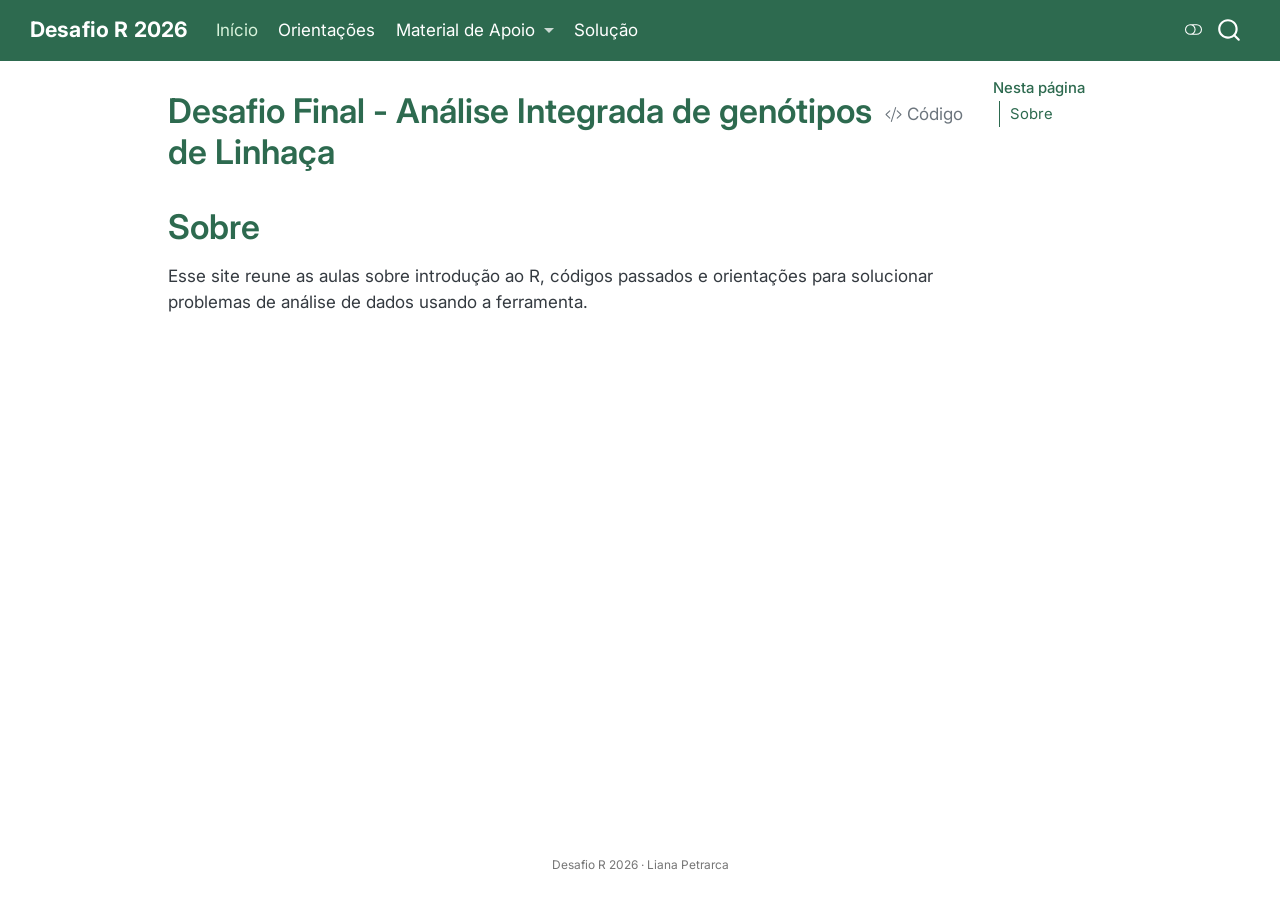
==== commit 8ca5e762: "atualiza site" ====
--- a/docs/index.html
+++ b/docs/index.html
@@ -77,14 +77,14 @@
 <script src="site_libs/quarto-html/tippy.umd.min.js"></script>
 <script src="site_libs/quarto-html/anchor.min.js"></script>
 <link href="site_libs/quarto-html/tippy.css" rel="stylesheet">
-<link href="site_libs/quarto-html/quarto-syntax-highlighting-bb62276ab45c84d9efd712f51ff97b5a.css" rel="stylesheet" class="quarto-color-scheme" id="quarto-text-highlighting-styles">
-<link href="site_libs/quarto-html/quarto-syntax-highlighting-dark-5a1953863e1f72ef3b996ef827f01ca7.css" rel="stylesheet" class="quarto-color-scheme quarto-color-alternate" id="quarto-text-highlighting-styles">
-<link href="site_libs/quarto-html/quarto-syntax-highlighting-bb62276ab45c84d9efd712f51ff97b5a.css" rel="stylesheet" class="quarto-color-scheme-extra" id="quarto-text-highlighting-styles">
+<link href="site_libs/quarto-html/quarto-syntax-highlighting-6e0128c39cda7d7c42e47bc7dcda5e0d.css" rel="stylesheet" class="quarto-color-scheme" id="quarto-text-highlighting-styles">
+<link href="site_libs/quarto-html/quarto-syntax-highlighting-dark-8bf29ee76cb4493ab1b5419d89ddda8a.css" rel="stylesheet" class="quarto-color-scheme quarto-color-alternate" id="quarto-text-highlighting-styles">
+<link href="site_libs/quarto-html/quarto-syntax-highlighting-6e0128c39cda7d7c42e47bc7dcda5e0d.css" rel="stylesheet" class="quarto-color-scheme-extra" id="quarto-text-highlighting-styles">
 <script src="site_libs/bootstrap/bootstrap.min.js"></script>
 <link href="site_libs/bootstrap/bootstrap-icons.css" rel="stylesheet">
-<link href="site_libs/bootstrap/bootstrap-32dbd2e7a0ea03348f8f0160de0e4df6.min.css" rel="stylesheet" append-hash="true" class="quarto-color-scheme" id="quarto-bootstrap" data-mode="light">
+<link href="site_libs/bootstrap/bootstrap-4dcf0521d6cc36b9be0e11d0257adca8.min.css" rel="stylesheet" append-hash="true" class="quarto-color-scheme" id="quarto-bootstrap" data-mode="light">
 <link href="site_libs/bootstrap/bootstrap-dark-c941d5f7e9be9edf75435d728ce1626f.min.css" rel="stylesheet" append-hash="true" class="quarto-color-scheme quarto-color-alternate" id="quarto-bootstrap" data-mode="dark">
-<link href="site_libs/bootstrap/bootstrap-32dbd2e7a0ea03348f8f0160de0e4df6.min.css" rel="stylesheet" append-hash="true" class="quarto-color-scheme-extra" id="quarto-bootstrap" data-mode="light">
+<link href="site_libs/bootstrap/bootstrap-4dcf0521d6cc36b9be0e11d0257adca8.min.css" rel="stylesheet" append-hash="true" class="quarto-color-scheme-extra" id="quarto-bootstrap" data-mode="light">
 <script id="quarto-search-options" type="application/json">{
   "location": "navbar",
   "copy-button": false,
@@ -301,14 +301,14 @@
 <span class="menu-text">Início</span></a>
   </li>  
   <li class="nav-item">
-    <a class="nav-link" href="./orientacoes.qmd"> 
+    <a class="nav-link" href="./orientacoes.html"> 
 <span class="menu-text">Orientações</span></a>
   </li>  
   <li class="nav-item dropdown ">
-    <a class="nav-link dropdown-toggle" href="#" id="nav-menu-aulas" role="link" data-bs-toggle="dropdown" aria-expanded="false">
- <span class="menu-text">Aulas</span>
+    <a class="nav-link dropdown-toggle" href="#" id="nav-menu-material-de-apoio" role="link" data-bs-toggle="dropdown" aria-expanded="false">
+ <span class="menu-text">Material de Apoio</span>
     </a>
-    <ul class="dropdown-menu" aria-labelledby="nav-menu-aulas">    
+    <ul class="dropdown-menu" aria-labelledby="nav-menu-material-de-apoio">    
         <li>
     <a class="dropdown-item" href="./aula1_intro.html">
  <span class="dropdown-text">Aula 1 – Introdução</span></a>
@@ -332,7 +332,7 @@
     </ul>
   </li>
   <li class="nav-item">
-    <a class="nav-link" href="./solucao.qmd"> 
+    <a class="nav-link" href="./solucao.html"> 
 <span class="menu-text">Solução</span></a>
   </li>  
 </ul>
--- a/docs/site_libs/quarto-html/quarto-syntax-highlighting-6e0128c39cda7d7c42e47bc7dcda5e0d.css
+++ b/docs/site_libs/quarto-html/quarto-syntax-highlighting-6e0128c39cda7d7c42e47bc7dcda5e0d.css
@@ -0,0 +1,214 @@
+/* quarto syntax highlight colors */
+:root {
+  --quarto-hl-al-color: #ff5555;
+  --quarto-hl-an-color: #6a737d;
+  --quarto-hl-at-color: #d73a49;
+  --quarto-hl-bn-color: #005cc5;
+  --quarto-hl-bu-color: #d73a49;
+  --quarto-hl-ch-color: #032f62;
+  --quarto-hl-co-color: #6a737d;
+  --quarto-hl-cv-color: #6a737d;
+  --quarto-hl-cn-color: #005cc5;
+  --quarto-hl-cf-color: #d73a49;
+  --quarto-hl-dt-color: #d73a49;
+  --quarto-hl-dv-color: #005cc5;
+  --quarto-hl-do-color: #6a737d;
+  --quarto-hl-er-color: #ff5555;
+  --quarto-hl-ex-color: #d73a49;
+  --quarto-hl-fl-color: #005cc5;
+  --quarto-hl-fu-color: #6f42c1;
+  --quarto-hl-im-color: #032f62;
+  --quarto-hl-in-color: #6a737d;
+  --quarto-hl-kw-color: #d73a49;
+  --quarto-hl-op-color: #24292e;
+  --quarto-hl-pp-color: #d73a49;
+  --quarto-hl-re-color: #6a737d;
+  --quarto-hl-sc-color: #005cc5;
+  --quarto-hl-ss-color: #032f62;
+  --quarto-hl-st-color: #032f62;
+  --quarto-hl-va-color: #e36209;
+  --quarto-hl-vs-color: #032f62;
+  --quarto-hl-wa-color: #ff5555;
+}
+
+/* other quarto variables */
+:root {
+  --quarto-font-monospace: "JetBrains Mono", Menlo, monospace;
+}
+
+:root {
+  --quarto-font-monospace: SFMono-Regular, Menlo, Monaco, Consolas, "Liberation Mono", "Courier New", monospace;
+}
+
+/* syntax highlight based on Pandoc's rules */
+pre > code.sourceCode > span {
+  color: #24292e;
+}
+
+code.sourceCode > span {
+  color: #24292e;
+}
+
+div.sourceCode,
+div.sourceCode pre.sourceCode {
+  color: #24292e;
+}
+
+/* Normal */
+code span {
+  color: #24292e;
+}
+
+/* Alert */
+code span.al {
+  font-weight: bold;
+  color: #ff5555;
+}
+
+/* Annotation */
+code span.an {
+  color: #6a737d;
+}
+
+/* Attribute */
+code span.at {
+  color: #d73a49;
+}
+
+/* BaseN */
+code span.bn {
+  color: #005cc5;
+}
+
+/* BuiltIn */
+code span.bu {
+  color: #d73a49;
+}
+
+/* ControlFlow */
+code span.cf {
+  color: #d73a49;
+}
+
+/* Char */
+code span.ch {
+  color: #032f62;
+}
+
+/* Constant */
+code span.cn {
+  color: #005cc5;
+}
+
+/* Comment */
+code span.co {
+  color: #6a737d;
+}
+
+/* CommentVar */
+code span.cv {
+  color: #6a737d;
+}
+
+/* Documentation */
+code span.do {
+  color: #6a737d;
+}
+
+/* DataType */
+code span.dt {
+  color: #d73a49;
+}
+
+/* DecVal */
+code span.dv {
+  color: #005cc5;
+}
+
+/* Error */
+code span.er {
+  color: #ff5555;
+  text-decoration: underline;
+}
+
+/* Extension */
+code span.ex {
+  font-weight: bold;
+  color: #d73a49;
+}
+
+/* Float */
+code span.fl {
+  color: #005cc5;
+}
+
+/* Function */
+code span.fu {
+  color: #6f42c1;
+}
+
+/* Import */
+code span.im {
+  color: #032f62;
+}
+
+/* Information */
+code span.in {
+  color: #6a737d;
+}
+
+/* Keyword */
+code span.kw {
+  color: #d73a49;
+}
+
+/* Operator */
+code span.op {
+  color: #24292e;
+}
+
+/* Preprocessor */
+code span.pp {
+  color: #d73a49;
+}
+
+/* RegionMarker */
+code span.re {
+  color: #6a737d;
+}
+
+/* SpecialChar */
+code span.sc {
+  color: #005cc5;
+}
+
+/* SpecialString */
+code span.ss {
+  color: #032f62;
+}
+
+/* String */
+code span.st {
+  color: #032f62;
+}
+
+/* Variable */
+code span.va {
+  color: #e36209;
+}
+
+/* VerbatimString */
+code span.vs {
+  color: #032f62;
+}
+
+/* Warning */
+code span.wa {
+  color: #ff5555;
+}
+
+.prevent-inlining {
+  content: "</";
+}
+
+/*# sourceMappingURL=66cc8621aa90cf3a77b2ce1563991e8f.css.map */
--- a/docs/site_libs/quarto-html/quarto-syntax-highlighting-dark-8bf29ee76cb4493ab1b5419d89ddda8a.css
+++ b/docs/site_libs/quarto-html/quarto-syntax-highlighting-dark-8bf29ee76cb4493ab1b5419d89ddda8a.css
@@ -0,0 +1,214 @@
+/* quarto syntax highlight colors */
+:root {
+  --quarto-hl-al-color: #ff5555;
+  --quarto-hl-an-color: #6a737d;
+  --quarto-hl-at-color: #f97583;
+  --quarto-hl-bn-color: #79b8ff;
+  --quarto-hl-bu-color: #f97583;
+  --quarto-hl-ch-color: #9ecbff;
+  --quarto-hl-co-color: #6a737d;
+  --quarto-hl-cv-color: #6a737d;
+  --quarto-hl-cn-color: #79b8ff;
+  --quarto-hl-cf-color: #f97583;
+  --quarto-hl-dt-color: #f97583;
+  --quarto-hl-dv-color: #79b8ff;
+  --quarto-hl-do-color: #6a737d;
+  --quarto-hl-er-color: #ff5555;
+  --quarto-hl-ex-color: #f97583;
+  --quarto-hl-fl-color: #79b8ff;
+  --quarto-hl-fu-color: #b392f0;
+  --quarto-hl-im-color: #9ecbff;
+  --quarto-hl-in-color: #6a737d;
+  --quarto-hl-kw-color: #f97583;
+  --quarto-hl-op-color: #e1e4e8;
+  --quarto-hl-pp-color: #f97583;
+  --quarto-hl-re-color: #6a737d;
+  --quarto-hl-sc-color: #79b8ff;
+  --quarto-hl-ss-color: #9ecbff;
+  --quarto-hl-st-color: #9ecbff;
+  --quarto-hl-va-color: #ffab70;
+  --quarto-hl-vs-color: #9ecbff;
+  --quarto-hl-wa-color: #ff5555;
+}
+
+/* other quarto variables */
+:root {
+  --quarto-font-monospace: "JetBrains Mono", Menlo, monospace;
+}
+
+:root {
+  --quarto-font-monospace: SFMono-Regular, Menlo, Monaco, Consolas, "Liberation Mono", "Courier New", monospace;
+}
+
+/* syntax highlight based on Pandoc's rules */
+pre > code.sourceCode > span {
+  color: #e1e4e8;
+}
+
+code.sourceCode > span {
+  color: #e1e4e8;
+}
+
+div.sourceCode,
+div.sourceCode pre.sourceCode {
+  color: #e1e4e8;
+}
+
+/* Normal */
+code span {
+  color: #e1e4e8;
+}
+
+/* Alert */
+code span.al {
+  font-weight: bold;
+  color: #ff5555;
+}
+
+/* Annotation */
+code span.an {
+  color: #6a737d;
+}
+
+/* Attribute */
+code span.at {
+  color: #f97583;
+}
+
+/* BaseN */
+code span.bn {
+  color: #79b8ff;
+}
+
+/* BuiltIn */
+code span.bu {
+  color: #f97583;
+}
+
+/* ControlFlow */
+code span.cf {
+  color: #f97583;
+}
+
+/* Char */
+code span.ch {
+  color: #9ecbff;
+}
+
+/* Constant */
+code span.cn {
+  color: #79b8ff;
+}
+
+/* Comment */
+code span.co {
+  color: #6a737d;
+}
+
+/* CommentVar */
+code span.cv {
+  color: #6a737d;
+}
+
+/* Documentation */
+code span.do {
+  color: #6a737d;
+}
+
+/* DataType */
+code span.dt {
+  color: #f97583;
+}
+
+/* DecVal */
+code span.dv {
+  color: #79b8ff;
+}
+
+/* Error */
+code span.er {
+  color: #ff5555;
+  text-decoration: underline;
+}
+
+/* Extension */
+code span.ex {
+  font-weight: bold;
+  color: #f97583;
+}
+
+/* Float */
+code span.fl {
+  color: #79b8ff;
+}
+
+/* Function */
+code span.fu {
+  color: #b392f0;
+}
+
+/* Import */
+code span.im {
+  color: #9ecbff;
+}
+
+/* Information */
+code span.in {
+  color: #6a737d;
+}
+
+/* Keyword */
+code span.kw {
+  color: #f97583;
+}
+
+/* Operator */
+code span.op {
+  color: #e1e4e8;
+}
+
+/* Preprocessor */
+code span.pp {
+  color: #f97583;
+}
+
+/* RegionMarker */
+code span.re {
+  color: #6a737d;
+}
+
+/* SpecialChar */
+code span.sc {
+  color: #79b8ff;
+}
+
+/* SpecialString */
+code span.ss {
+  color: #9ecbff;
+}
+
+/* String */
+code span.st {
+  color: #9ecbff;
+}
+
+/* Variable */
+code span.va {
+  color: #ffab70;
+}
+
+/* VerbatimString */
+code span.vs {
+  color: #9ecbff;
+}
+
+/* Warning */
+code span.wa {
+  color: #ff5555;
+}
+
+.prevent-inlining {
+  content: "</";
+}
+
+/*# sourceMappingURL=98ba159461430c0ce0e9971a0e641910.css.map */
--- a/docs/site_libs/quarto-html/quarto-syntax-highlighting-6e0128c39cda7d7c42e47bc7dcda5e0d.css
+++ b/docs/site_libs/quarto-html/quarto-syntax-highlighting-6e0128c39cda7d7c42e47bc7dcda5e0d.css
@@ -0,0 +1,214 @@
+/* quarto syntax highlight colors */
+:root {
+  --quarto-hl-al-color: #ff5555;
+  --quarto-hl-an-color: #6a737d;
+  --quarto-hl-at-color: #d73a49;
+  --quarto-hl-bn-color: #005cc5;
+  --quarto-hl-bu-color: #d73a49;
+  --quarto-hl-ch-color: #032f62;
+  --quarto-hl-co-color: #6a737d;
+  --quarto-hl-cv-color: #6a737d;
+  --quarto-hl-cn-color: #005cc5;
+  --quarto-hl-cf-color: #d73a49;
+  --quarto-hl-dt-color: #d73a49;
+  --quarto-hl-dv-color: #005cc5;
+  --quarto-hl-do-color: #6a737d;
+  --quarto-hl-er-color: #ff5555;
+  --quarto-hl-ex-color: #d73a49;
+  --quarto-hl-fl-color: #005cc5;
+  --quarto-hl-fu-color: #6f42c1;
+  --quarto-hl-im-color: #032f62;
+  --quarto-hl-in-color: #6a737d;
+  --quarto-hl-kw-color: #d73a49;
+  --quarto-hl-op-color: #24292e;
+  --quarto-hl-pp-color: #d73a49;
+  --quarto-hl-re-color: #6a737d;
+  --quarto-hl-sc-color: #005cc5;
+  --quarto-hl-ss-color: #032f62;
+  --quarto-hl-st-color: #032f62;
+  --quarto-hl-va-color: #e36209;
+  --quarto-hl-vs-color: #032f62;
+  --quarto-hl-wa-color: #ff5555;
+}
+
+/* other quarto variables */
+:root {
+  --quarto-font-monospace: "JetBrains Mono", Menlo, monospace;
+}
+
+:root {
+  --quarto-font-monospace: SFMono-Regular, Menlo, Monaco, Consolas, "Liberation Mono", "Courier New", monospace;
+}
+
+/* syntax highlight based on Pandoc's rules */
+pre > code.sourceCode > span {
+  color: #24292e;
+}
+
+code.sourceCode > span {
+  color: #24292e;
+}
+
+div.sourceCode,
+div.sourceCode pre.sourceCode {
+  color: #24292e;
+}
+
+/* Normal */
+code span {
+  color: #24292e;
+}
+
+/* Alert */
+code span.al {
+  font-weight: bold;
+  color: #ff5555;
+}
+
+/* Annotation */
+code span.an {
+  color: #6a737d;
+}
+
+/* Attribute */
+code span.at {
+  color: #d73a49;
+}
+
+/* BaseN */
+code span.bn {
+  color: #005cc5;
+}
+
+/* BuiltIn */
+code span.bu {
+  color: #d73a49;
+}
+
+/* ControlFlow */
+code span.cf {
+  color: #d73a49;
+}
+
+/* Char */
+code span.ch {
+  color: #032f62;
+}
+
+/* Constant */
+code span.cn {
+  color: #005cc5;
+}
+
+/* Comment */
+code span.co {
+  color: #6a737d;
+}
+
+/* CommentVar */
+code span.cv {
+  color: #6a737d;
+}
+
+/* Documentation */
+code span.do {
+  color: #6a737d;
+}
+
+/* DataType */
+code span.dt {
+  color: #d73a49;
+}
+
+/* DecVal */
+code span.dv {
+  color: #005cc5;
+}
+
+/* Error */
+code span.er {
+  color: #ff5555;
+  text-decoration: underline;
+}
+
+/* Extension */
+code span.ex {
+  font-weight: bold;
+  color: #d73a49;
+}
+
+/* Float */
+code span.fl {
+  color: #005cc5;
+}
+
+/* Function */
+code span.fu {
+  color: #6f42c1;
+}
+
+/* Import */
+code span.im {
+  color: #032f62;
+}
+
+/* Information */
+code span.in {
+  color: #6a737d;
+}
+
+/* Keyword */
+code span.kw {
+  color: #d73a49;
+}
+
+/* Operator */
+code span.op {
+  color: #24292e;
+}
+
+/* Preprocessor */
+code span.pp {
+  color: #d73a49;
+}
+
+/* RegionMarker */
+code span.re {
+  color: #6a737d;
+}
+
+/* SpecialChar */
+code span.sc {
+  color: #005cc5;
+}
+
+/* SpecialString */
+code span.ss {
+  color: #032f62;
+}
+
+/* String */
+code span.st {
+  color: #032f62;
+}
+
+/* Variable */
+code span.va {
+  color: #e36209;
+}
+
+/* VerbatimString */
+code span.vs {
+  color: #032f62;
+}
+
+/* Warning */
+code span.wa {
+  color: #ff5555;
+}
+
+.prevent-inlining {
+  content: "</";
+}
+
+/*# sourceMappingURL=66cc8621aa90cf3a77b2ce1563991e8f.css.map */
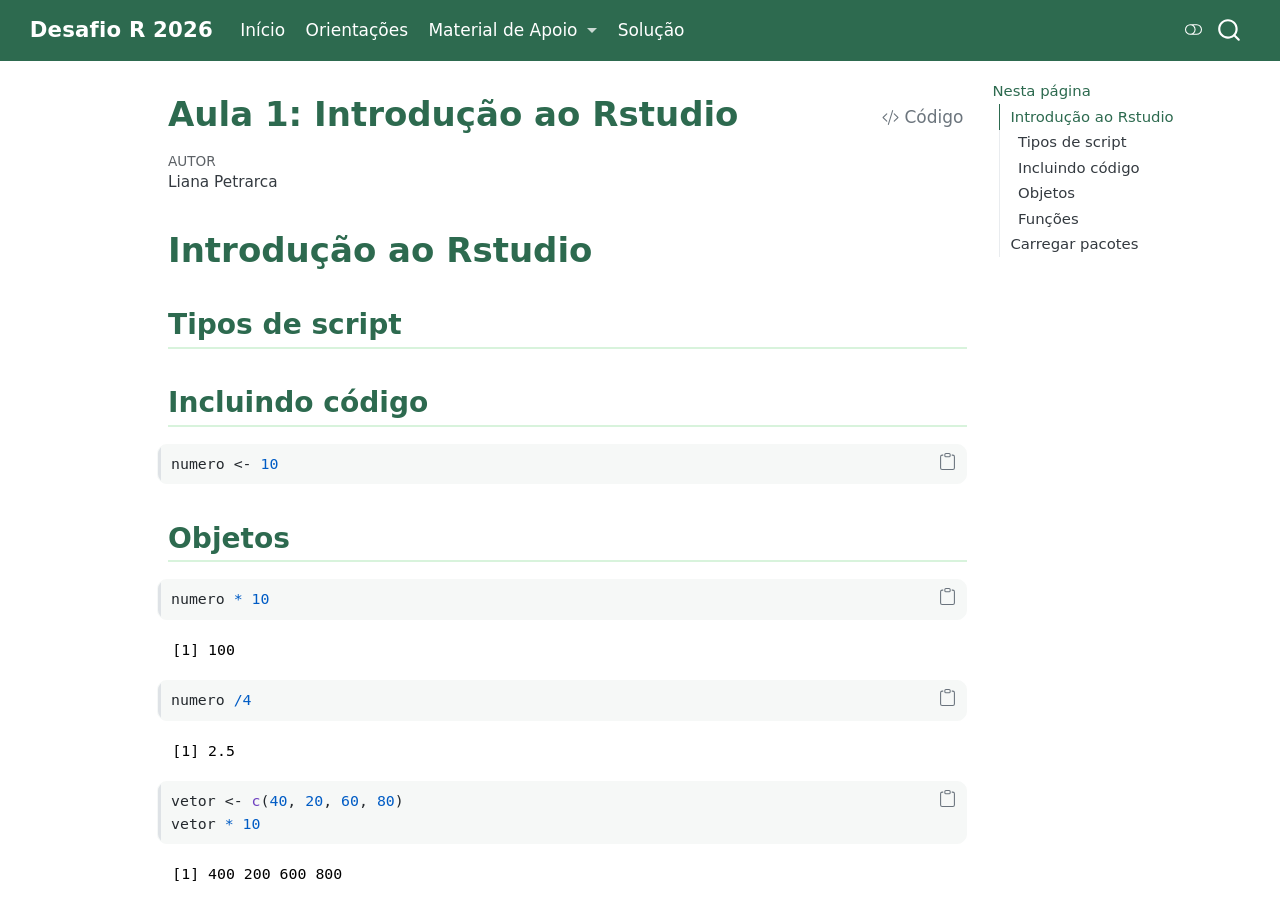
==== commit 36be47aa: "nova pagina inicial" ====
--- a/docs/index.html
+++ b/docs/index.html
@@ -1,885 +1,8 @@
-<!DOCTYPE html>
-<html xmlns="http://www.w3.org/1999/xhtml" lang="pt" xml:lang="pt"><head>
-
-<meta charset="utf-8">
-<meta name="generator" content="quarto-1.10.18">
-
-<meta name="viewport" content="width=device-width, initial-scale=1.0, user-scalable=yes">
-
-
-<title>Desafio Final - Análise Integrada de genótipos de Linhaça – Desafio R 2026</title>
-<style>
-/* Default styles provided by pandoc.
-** See https://pandoc.org/MANUAL.html#variables-for-html for config info.
-*/
-span.smallcaps{font-variant: small-caps;}
-div.columns{display: flex; gap: 1.5em;}
-div.column{flex: auto;}
-@media screen {
-div.columns{gap: min(4vw, 1.5em);}
-div.column{overflow-x: auto;}
-}
-div.hanging-indent{margin-left: 1.5em; text-indent: -1.5em;}
-ul.task-list{list-style: none;}
-ul.task-list li input[type="checkbox"] {
-  width: 0.8em;
-  margin: 0 0.8em 0.2em -1em; /* quarto-specific, see https://github.com/quarto-dev/quarto-cli/issues/4556 */ 
-  vertical-align: middle;
-}
-/* CSS for syntax highlighting */
-html { -webkit-text-size-adjust: 100%; }
-pre > code.sourceCode { white-space: pre; position: relative; }
-pre > code.sourceCode > span { display: inline-block; line-height: 1.25; }
-pre > code.sourceCode > span:empty { height: 1.2em; }
-.sourceCode { overflow: visible; }
-code.sourceCode > span { color: inherit; text-decoration: inherit; }
-div.sourceCode { margin: 1em 0; }
-pre.sourceCode { margin: 0; }
-@media screen {
-div.sourceCode { overflow: auto; }
-}
-@media print {
-pre > code.sourceCode { white-space: pre-wrap; }
-pre > code.sourceCode > span { text-indent: -5em; padding-left: 5em; }
-}
-pre.numberSource code
-  { counter-reset: source-line 0; }
-pre.numberSource code > span
-  { position: relative; left: -4em; counter-increment: source-line; }
-pre.numberSource code > span > a:first-child::before
-  { content: counter(source-line);
-    position: relative; left: -1em; text-align: right; vertical-align: baseline;
-    border: none; display: inline-block;
-    -webkit-touch-callout: none; -webkit-user-select: none;
-    -khtml-user-select: none; -moz-user-select: none;
-    -ms-user-select: none; user-select: none;
-    padding: 0 4px; width: 4em;
-  }
-pre.numberSource { margin-left: 3em;  padding-left: 4px; }
-div.sourceCode
-  {   }
-@media screen {
-pre > code.sourceCode > span > a:first-child::before { text-decoration: underline; }
-}
-</style>
-
-
-<script src="site_libs/quarto-nav/quarto-nav.js"></script>
-<script src="site_libs/quarto-nav/headroom.min.js"></script>
-<script src="site_libs/clipboard/clipboard.min.js"></script>
-<script src="site_libs/quarto-search/autocomplete.umd.js"></script>
-<script src="site_libs/quarto-search/fuse.min.js"></script>
-<script src="site_libs/quarto-search/quarto-search.js"></script>
-<meta name="quarto:offset" content="./">
-<script src="site_libs/quarto-html/quarto.js" type="module"></script>
-<script src="site_libs/quarto-html/tabsets/tabsets.js" type="module"></script>
-<script src="site_libs/quarto-html/popper.min.js"></script>
-<script src="site_libs/quarto-html/tippy.umd.min.js"></script>
-<script src="site_libs/quarto-html/anchor.min.js"></script>
-<link href="site_libs/quarto-html/tippy.css" rel="stylesheet">
-<link href="site_libs/quarto-html/quarto-syntax-highlighting-6e0128c39cda7d7c42e47bc7dcda5e0d.css" rel="stylesheet" class="quarto-color-scheme" id="quarto-text-highlighting-styles">
-<link href="site_libs/quarto-html/quarto-syntax-highlighting-dark-8bf29ee76cb4493ab1b5419d89ddda8a.css" rel="stylesheet" class="quarto-color-scheme quarto-color-alternate" id="quarto-text-highlighting-styles">
-<link href="site_libs/quarto-html/quarto-syntax-highlighting-6e0128c39cda7d7c42e47bc7dcda5e0d.css" rel="stylesheet" class="quarto-color-scheme-extra" id="quarto-text-highlighting-styles">
-<script src="site_libs/bootstrap/bootstrap.min.js"></script>
-<link href="site_libs/bootstrap/bootstrap-icons.css" rel="stylesheet">
-<link href="site_libs/bootstrap/bootstrap-4dcf0521d6cc36b9be0e11d0257adca8.min.css" rel="stylesheet" append-hash="true" class="quarto-color-scheme" id="quarto-bootstrap" data-mode="light">
-<link href="site_libs/bootstrap/bootstrap-dark-c941d5f7e9be9edf75435d728ce1626f.min.css" rel="stylesheet" append-hash="true" class="quarto-color-scheme quarto-color-alternate" id="quarto-bootstrap" data-mode="dark">
-<link href="site_libs/bootstrap/bootstrap-4dcf0521d6cc36b9be0e11d0257adca8.min.css" rel="stylesheet" append-hash="true" class="quarto-color-scheme-extra" id="quarto-bootstrap" data-mode="light">
-<script id="quarto-search-options" type="application/json">{
-  "location": "navbar",
-  "copy-button": false,
-  "collapse-after": 3,
-  "panel-placement": "end",
-  "type": "overlay",
-  "limit": 50,
-  "keyboard-shortcut": [
-    "f",
-    "/",
-    "s"
-  ],
-  "show-item-context": false,
-  "language": {
-    "search-no-results-text": "Nenhum resultado",
-    "search-matching-documents-text": "documentos correspondentes",
-    "search-copy-link-title": "Copiar link para a busca",
-    "search-hide-matches-text": "Esconder correspondências adicionais",
-    "search-more-match-text": "mais correspondência neste documento",
-    "search-more-matches-text": "mais correspondências neste documento",
-    "search-clear-button-title": "Limpar",
-    "search-text-placeholder": "",
-    "search-detached-cancel-button-title": "Cancelar",
-    "search-submit-button-title": "Enviar",
-    "search-label": "Procurar"
-  }
-}</script>
-
-
-<link rel="stylesheet" href="styles.css">
-</head>
-
-<body class="nav-fixed quarto-light"><script id="quarto-html-before-body" type="application/javascript">
-    const toggleBodyColorMode = (bsSheetEl) => {
-      const mode = bsSheetEl.getAttribute("data-mode");
-      const bodyEl = window.document.querySelector("body");
-      if (mode === "dark") {
-        bodyEl.classList.add("quarto-dark");
-        bodyEl.classList.remove("quarto-light");
-      } else {
-        bodyEl.classList.add("quarto-light");
-        bodyEl.classList.remove("quarto-dark");
-      }
-    }
-    const toggleBodyColorPrimary = () => {
-      const bsSheetEl = window.document.querySelector("link#quarto-bootstrap:not([rel=disabled-stylesheet])");
-      if (bsSheetEl) {
-        toggleBodyColorMode(bsSheetEl);
-      }
-    }
-    const setColorSchemeToggle = (alternate) => {
-      const toggles = window.document.querySelectorAll('.quarto-color-scheme-toggle');
-      for (let i=0; i < toggles.length; i++) {
-        const toggle = toggles[i];
-        if (toggle) {
-          if (alternate) {
-            toggle.classList.add("alternate");
-          } else {
-            toggle.classList.remove("alternate");
-          }
-        }
-      }
-    };
-    const toggleColorMode = (alternate) => {
-      // Switch the stylesheets
-      const primaryStylesheets = window.document.querySelectorAll('link.quarto-color-scheme:not(.quarto-color-alternate)');
-      const alternateStylesheets = window.document.querySelectorAll('link.quarto-color-scheme.quarto-color-alternate');
-      manageTransitions('#quarto-margin-sidebar .nav-link', false);
-      if (alternate) {
-        // note: dark is layered on light, we don't disable primary!
-        enableStylesheet(alternateStylesheets);
-        for (const sheetNode of alternateStylesheets) {
-          if (sheetNode.id === "quarto-bootstrap") {
-            toggleBodyColorMode(sheetNode);
-          }
-        }
-      } else {
-        disableStylesheet(alternateStylesheets);
-        enableStylesheet(primaryStylesheets)
-        toggleBodyColorPrimary();
-      }
-      manageTransitions('#quarto-margin-sidebar .nav-link', true);
-      // Switch the toggles
-      setColorSchemeToggle(alternate)
-      // Hack to workaround the fact that safari doesn't
-      // properly recolor the scrollbar when toggling (#1455)
-      if (navigator.userAgent.indexOf('Safari') > 0 && navigator.userAgent.indexOf('Chrome') == -1) {
-        manageTransitions("body", false);
-        window.scrollTo(0, 1);
-        setTimeout(() => {
-          window.scrollTo(0, 0);
-          manageTransitions("body", true);
-        }, 40);
-      }
-    }
-    const disableStylesheet = (stylesheets) => {
-      for (let i=0; i < stylesheets.length; i++) {
-        const stylesheet = stylesheets[i];
-        stylesheet.rel = 'disabled-stylesheet';
-      }
-    }
-    const enableStylesheet = (stylesheets) => {
-      for (let i=0; i < stylesheets.length; i++) {
-        const stylesheet = stylesheets[i];
-        if(stylesheet.rel !== 'stylesheet') { // for Chrome, which will still FOUC without this check
-          stylesheet.rel = 'stylesheet';
-        }
-      }
-    }
-    const manageTransitions = (selector, allowTransitions) => {
-      const els = window.document.querySelectorAll(selector);
-      for (let i=0; i < els.length; i++) {
-        const el = els[i];
-        if (allowTransitions) {
-          el.classList.remove('notransition');
-        } else {
-          el.classList.add('notransition');
-        }
-      }
-    }
-    const isFileUrl = () => {
-      return window.location.protocol === 'file:';
-    }
-    const hasAlternateSentinel = () => {
-      let styleSentinel = getColorSchemeSentinel();
-      if (styleSentinel !== null) {
-        return styleSentinel === "alternate";
-      } else {
-        return false;
-      }
-    }
-    const setStyleSentinel = (alternate) => {
-      const value = alternate ? "alternate" : "default";
-      if (!isFileUrl()) {
-        window.localStorage.setItem("quarto-color-scheme", value);
-      } else {
-        localAlternateSentinel = value;
-      }
-    }
-    const getColorSchemeSentinel = () => {
-      if (!isFileUrl()) {
-        const storageValue = window.localStorage.getItem("quarto-color-scheme");
-        return storageValue != null ? storageValue : localAlternateSentinel;
-      } else {
-        return localAlternateSentinel;
-      }
-    }
-    const toggleGiscusIfUsed = (isAlternate, darkModeDefault) => {
-      const baseTheme = document.querySelector('#giscus-base-theme')?.value ?? 'light';
-      const alternateTheme = document.querySelector('#giscus-alt-theme')?.value ?? 'dark';
-      let newTheme = '';
-      if(authorPrefersDark) {
-        newTheme = isAlternate ? baseTheme : alternateTheme;
-      } else {
-        newTheme = isAlternate ? alternateTheme : baseTheme;
-      }
-      const changeGiscusTheme = () => {
-        // From: https://github.com/giscus/giscus/issues/336
-        const sendMessage = (message) => {
-          const iframe = document.querySelector('iframe.giscus-frame');
-          if (!iframe) return;
-          iframe.contentWindow.postMessage({ giscus: message }, 'https://giscus.app');
-        }
-        sendMessage({
-          setConfig: {
-            theme: newTheme
-          }
-        });
-      }
-      const isGiscussLoaded = window.document.querySelector('iframe.giscus-frame') !== null;
-      if (isGiscussLoaded) {
-        changeGiscusTheme();
-      }
-    };
-    const authorPrefersDark = false;
-    const darkModeDefault = authorPrefersDark;
-      document.querySelector('link#quarto-text-highlighting-styles.quarto-color-scheme-extra').rel = 'disabled-stylesheet';
-      document.querySelector('link#quarto-bootstrap.quarto-color-scheme-extra').rel = 'disabled-stylesheet';
-    let localAlternateSentinel = darkModeDefault ? 'alternate' : 'default';
-    // Dark / light mode switch
-    window.quartoToggleColorScheme = () => {
-      // Read the current dark / light value
-      let toAlternate = !hasAlternateSentinel();
-      toggleColorMode(toAlternate);
-      setStyleSentinel(toAlternate);
-      toggleGiscusIfUsed(toAlternate, darkModeDefault);
-      window.dispatchEvent(new Event('resize'));
-    };
-    // Switch to dark mode if need be
-    if (hasAlternateSentinel()) {
-      toggleColorMode(true);
-    } else {
-      toggleColorMode(false);
-    }
-  </script>
-
-<div id="quarto-search-results"></div>
-  <header id="quarto-header" class="headroom fixed-top">
-    <nav class="navbar navbar-expand-lg " data-bs-theme="dark">
-      <div class="navbar-container container-fluid">
-      <div class="navbar-brand-container mx-auto">
-    <a class="navbar-brand" href="./index.html">
-    <span class="navbar-title">Desafio R 2026</span>
-    </a>
-  </div>
-            <div id="quarto-search" class="" title="Procurar"></div>
-          <button class="navbar-toggler" type="button" data-bs-toggle="collapse" data-bs-target="#navbarCollapse" aria-controls="navbarCollapse" role="menu" aria-expanded="false" aria-label="Alternar de navegação" onclick="if (window.quartoToggleHeadroom) { window.quartoToggleHeadroom(); }">
-  <span class="navbar-toggler-icon"></span>
-</button>
-          <div class="collapse navbar-collapse" id="navbarCollapse">
-            <ul class="navbar-nav navbar-nav-scroll me-auto">
-  <li class="nav-item">
-    <a class="nav-link active" href="./index.html" aria-current="page"> 
-<span class="menu-text">Início</span></a>
-  </li>  
-  <li class="nav-item">
-    <a class="nav-link" href="./orientacoes.html"> 
-<span class="menu-text">Orientações</span></a>
-  </li>  
-  <li class="nav-item dropdown ">
-    <a class="nav-link dropdown-toggle" href="#" id="nav-menu-material-de-apoio" role="link" data-bs-toggle="dropdown" aria-expanded="false">
- <span class="menu-text">Material de Apoio</span>
-    </a>
-    <ul class="dropdown-menu" aria-labelledby="nav-menu-material-de-apoio">    
-        <li>
-    <a class="dropdown-item" href="./aula1_intro.html">
- <span class="dropdown-text">Aula 1 – Introdução</span></a>
-  </li>  
-        <li>
-    <a class="dropdown-item" href="./aula_2_tipo_de_dados.html">
- <span class="dropdown-text">Aula 2 – Tipos de dados</span></a>
-  </li>  
-        <li>
-    <a class="dropdown-item" href="./aula3_dados.html">
- <span class="dropdown-text">Aula 3 – Dados</span></a>
-  </li>  
-        <li>
-    <a class="dropdown-item" href="./aula5.html">
- <span class="dropdown-text">Aula 5</span></a>
-  </li>  
-        <li>
-    <a class="dropdown-item" href="./AULA6.html">
- <span class="dropdown-text">Aula 6 – Mutação e resumo</span></a>
-  </li>  
-    </ul>
-  </li>
-  <li class="nav-item">
-    <a class="nav-link" href="./solucao.html"> 
-<span class="menu-text">Solução</span></a>
-  </li>  
-</ul>
-          </div> <!-- /navcollapse -->
-            <div class="quarto-navbar-tools">
-  <a href="" class="quarto-color-scheme-toggle quarto-navigation-tool  px-1" onclick="window.quartoToggleColorScheme(); return false;" title="Alternar modo escuro"><i class="bi"></i></a>
-</div>
-      </div> <!-- /container-fluid -->
-    </nav>
-</header>
-<!-- content -->
-<div id="quarto-content" class="quarto-container page-columns page-rows-contents page-layout-article page-navbar">
-<!-- sidebar -->
-<!-- margin-sidebar -->
-    <div id="quarto-margin-sidebar" class="sidebar margin-sidebar">
-        <nav id="TOC" role="doc-toc" class="toc-active">
-    <h2 id="toc-title">Nesta página</h2>
-   
-  <ul>
-  <li><a href="#sobre" id="toc-sobre" class="nav-link active" data-scroll-target="#sobre">Sobre</a></li>
-  </ul>
-</nav>
-    </div>
-<!-- main -->
-<main class="content" id="quarto-document-content">
-
-
-<header id="title-block-header" class="quarto-title-block default">
-<div class="quarto-title">
-<div class="quarto-title-block"><div><h1 class="title">Desafio Final - Análise Integrada de genótipos de Linhaça</h1><button type="button" class="btn code-tools-button" id="quarto-code-tools-source"><i class="bi"></i> Código</button></div></div>
-</div>
-
-
-
-<div class="quarto-title-meta">
-
-    
-  
-    
-  </div>
-  
-
-
-</header>
-
-
-<section id="sobre" class="level1">
-<h1>Sobre</h1>
-<p>Esse site reune as aulas sobre introdução ao R, códigos passados e orientações para solucionar problemas de análise de dados usando a ferramenta.</p>
-
-
-<!-- -->
-
-</section>
-
-</main> <!-- /main -->
-<script id="quarto-html-after-body" type="application/javascript">
-  window.document.addEventListener("DOMContentLoaded", function (event) {
-    // Ensure there is a toggle, if there isn't float one in the top right
-    if (window.document.querySelector('.quarto-color-scheme-toggle') === null) {
-      const a = window.document.createElement('a');
-      a.classList.add('top-right');
-      a.classList.add('quarto-color-scheme-toggle');
-      a.href = "";
-      a.onclick = function() { try { window.quartoToggleColorScheme(); } catch {} return false; };
-      const i = window.document.createElement("i");
-      i.classList.add('bi');
-      a.appendChild(i);
-      window.document.body.appendChild(a);
-    }
-    setColorSchemeToggle(hasAlternateSentinel())
-    const icon = "";
-    const anchorJS = new window.AnchorJS();
-    anchorJS.options = {
-      placement: 'right',
-      icon: icon
-    };
-    anchorJS.add('.anchored');
-    const isCodeAnnotation = (el) => {
-      for (const clz of el.classList) {
-        if (clz.startsWith('code-annotation-')) {                     
-          return true;
-        }
-      }
-      return false;
-    }
-    const onCopySuccess = function(e) {
-      // button target
-      const button = e.trigger;
-      // don't keep focus
-      button.blur();
-      // flash "checked"
-      button.classList.add('code-copy-button-checked');
-      var currentTitle = button.getAttribute("title");
-      button.setAttribute("title", "Copiada");
-      let tooltip;
-      if (window.bootstrap) {
-        button.setAttribute("data-bs-toggle", "tooltip");
-        button.setAttribute("data-bs-placement", "left");
-        button.setAttribute("data-bs-title", "Copiada");
-        tooltip = new bootstrap.Tooltip(button, 
-          { trigger: "manual", 
-            customClass: "code-copy-button-tooltip",
-            offset: [0, -8]});
-        tooltip.show();    
-      }
-      setTimeout(function() {
-        if (tooltip) {
-          tooltip.hide();
-          button.removeAttribute("data-bs-title");
-          button.removeAttribute("data-bs-toggle");
-          button.removeAttribute("data-bs-placement");
-        }
-        button.setAttribute("title", currentTitle);
-        button.classList.remove('code-copy-button-checked');
-      }, 1000);
-      // clear code selection
-      e.clearSelection();
-    }
-    const getTextToCopy = function(trigger) {
-      const outerScaffold = trigger.parentElement.cloneNode(true);
-      const codeEl = outerScaffold.querySelector('code');
-      for (const childEl of codeEl.children) {
-        if (isCodeAnnotation(childEl)) {
-          childEl.remove();
-        }
-      }
-      return codeEl.innerText;
-    }
-    const clipboard = new window.ClipboardJS('.code-copy-button:not([data-in-quarto-modal])', {
-      text: getTextToCopy
-    });
-    clipboard.on('success', onCopySuccess);
-    if (window.document.getElementById('quarto-embedded-source-code-modal')) {
-      const clipboardModal = new window.ClipboardJS('.code-copy-button[data-in-quarto-modal]', {
-        text: getTextToCopy,
-        container: window.document.getElementById('quarto-embedded-source-code-modal')
-      });
-      clipboardModal.on('success', onCopySuccess);
-    }
-    const viewSource = window.document.getElementById('quarto-view-source') ||
-                       window.document.getElementById('quarto-code-tools-source');
-    if (viewSource) {
-      const sourceUrl = viewSource.getAttribute("data-quarto-source-url");
-      viewSource.addEventListener("click", function(e) {
-        if (sourceUrl) {
-          // rstudio viewer pane
-          if (/\bcapabilities=\b/.test(window.location)) {
-            window.open(sourceUrl);
-          } else {
-            window.location.href = sourceUrl;
-          }
-        } else {
-          const modal = new bootstrap.Modal(document.getElementById('quarto-embedded-source-code-modal'));
-          modal.show();
-        }
-        return false;
-      });
-    }
-    function toggleCodeHandler(show) {
-      return function(e) {
-        const cellDetails = window.document.querySelectorAll(".cell details.code-fold");
-        for (let i=0; i<cellDetails.length; i++) {
-          const details = cellDetails[i];
-          if (show) {
-            details.open = true;
-          } else {
-            details.removeAttribute("open");
-          }
-        }
-        const cellCodeDivs = window.document.querySelectorAll(".cell div.sourceCode.cell-code");
-        const fromCls = show ? "hidden" : "unhidden";
-        const toCls = show ? "unhidden" : "hidden";
-        for (let i=0; i<cellCodeDivs.length; i++) {
-          const codeDiv = cellCodeDivs[i];
-          if (codeDiv.classList.contains(fromCls)) {
-            codeDiv.classList.remove(fromCls);
-            codeDiv.classList.add(toCls);
-          } 
-        }
-        return false;
-      }
-    }
-    const hideAllCode = window.document.getElementById("quarto-hide-all-code");
-    if (hideAllCode) {
-      hideAllCode.addEventListener("click", toggleCodeHandler(false));
-    }
-    const showAllCode = window.document.getElementById("quarto-show-all-code");
-    if (showAllCode) {
-      showAllCode.addEventListener("click", toggleCodeHandler(true));
-    }
-      var localhostRegex = new RegExp(/^(?:http|https):\/\/localhost\:?[0-9]*\//);
-      var mailtoRegex = new RegExp(/^mailto:/);
-        var filterRegex = new RegExp('/' + window.location.host + '/');
-      var isInternal = (href) => {
-          return filterRegex.test(href) || localhostRegex.test(href) || mailtoRegex.test(href);
-      }
-      // Inspect non-navigation links and adorn them if external
-     var links = window.document.querySelectorAll('a[href]:not(.nav-link):not(.navbar-brand):not(.toc-action):not(.sidebar-link):not(.sidebar-item-toggle):not(.pagination-link):not(.no-external):not([aria-hidden]):not(.dropdown-item):not(.quarto-navigation-tool):not(.about-link)');
-      for (var i=0; i<links.length; i++) {
-        const link = links[i];
-        if (!isInternal(link.href)) {
-          // undo the damage that might have been done by quarto-nav.js in the case of
-          // links that we want to consider external
-          if (link.dataset.originalHref !== undefined) {
-            link.href = link.dataset.originalHref;
-          }
-        }
-      }
-    function tippyHover(el, contentFn, onTriggerFn, onUntriggerFn) {
-      const config = {
-        allowHTML: true,
-        maxWidth: 500,
-        delay: 100,
-        arrow: false,
-        appendTo: function(el) {
-            return el.parentElement;
-        },
-        interactive: true,
-        interactiveBorder: 10,
-        theme: 'quarto',
-        placement: 'bottom-start',
-      };
-      if (contentFn) {
-        config.content = contentFn;
-      }
-      if (onTriggerFn) {
-        config.onTrigger = onTriggerFn;
-      }
-      if (onUntriggerFn) {
-        config.onUntrigger = onUntriggerFn;
-      }
-      window.tippy(el, config); 
-    }
-    const noterefs = window.document.querySelectorAll('a[role="doc-noteref"]');
-    for (var i=0; i<noterefs.length; i++) {
-      const ref = noterefs[i];
-      tippyHover(ref, function() {
-        // use id or data attribute instead here
-        let href = ref.getAttribute('data-footnote-href') || ref.getAttribute('href');
-        try { href = new URL(href).hash; } catch {}
-        const id = href.replace(/^#\/?/, "");
-        const note = window.document.getElementById(id);
-        if (note) {
-          return note.innerHTML;
-        } else {
-          return "";
-        }
-      });
-    }
-    const xrefs = window.document.querySelectorAll('a.quarto-xref');
-    const processXRef = (id, note) => {
-      // Strip column container classes
-      const stripColumnClz = (el) => {
-        el.classList.remove("page-full", "page-columns");
-        if (el.children) {
-          for (const child of el.children) {
-            stripColumnClz(child);
-          }
-        }
-      }
-      stripColumnClz(note)
-      if (id === null || id.startsWith('sec-')) {
-        // Special case sections, only their first couple elements
-        const container = document.createElement("div");
-        if (note.children && note.children.length > 2) {
-          container.appendChild(note.children[0].cloneNode(true));
-          for (let i = 1; i < note.children.length; i++) {
-            const child = note.children[i];
-            if (child.tagName === "P" && child.innerText === "") {
-              continue;
-            } else {
-              container.appendChild(child.cloneNode(true));
-              break;
-            }
-          }
-          if (window.Quarto?.typesetMath) {
-            window.Quarto.typesetMath(container);
-          }
-          return container.innerHTML
-        } else {
-          if (window.Quarto?.typesetMath) {
-            window.Quarto.typesetMath(note);
-          }
-          return note.innerHTML;
-        }
-      } else {
-        // Remove any anchor links if they are present
-        const anchorLink = note.querySelector('a.anchorjs-link');
-        if (anchorLink) {
-          anchorLink.remove();
-        }
-        if (window.Quarto?.typesetMath) {
-          window.Quarto.typesetMath(note);
-        }
-        if (note.classList.contains("callout")) {
-          return note.outerHTML;
-        } else {
-          return note.innerHTML;
-        }
-      }
-    }
-    for (var i=0; i<xrefs.length; i++) {
-      const xref = xrefs[i];
-      tippyHover(xref, undefined, function(instance) {
-        instance.disable();
-        let url = xref.getAttribute('href');
-        let hash = undefined; 
-        if (url.startsWith('#')) {
-          hash = url;
-        } else {
-          try { hash = new URL(url).hash; } catch {}
-        }
-        if (hash) {
-          const id = hash.replace(/^#\/?/, "");
-          const note = window.document.getElementById(id);
-          if (note !== null) {
-            try {
-              const html = processXRef(id, note.cloneNode(true));
-              instance.setContent(html);
-            } finally {
-              instance.enable();
-              instance.show();
-            }
-          } else {
-            // See if we can fetch this
-            fetch(url.split('#')[0])
-            .then(res => res.text())
-            .then(html => {
-              const parser = new DOMParser();
-              const htmlDoc = parser.parseFromString(html, "text/html");
-              const note = htmlDoc.getElementById(id);
-              if (note !== null) {
-                const html = processXRef(id, note);
-                instance.setContent(html);
-              } 
-            }).finally(() => {
-              instance.enable();
-              instance.show();
-            });
-          }
-        } else {
-          // See if we can fetch a full url (with no hash to target)
-          // This is a special case and we should probably do some content thinning / targeting
-          fetch(url)
-          .then(res => res.text())
-          .then(html => {
-            const parser = new DOMParser();
-            const htmlDoc = parser.parseFromString(html, "text/html");
-            const note = htmlDoc.querySelector('main.content');
-            if (note !== null) {
-              // This should only happen for chapter cross references
-              // (since there is no id in the URL)
-              // remove the first header
-              if (note.children.length > 0 && note.children[0].tagName === "HEADER") {
-                note.children[0].remove();
-              }
-              const html = processXRef(null, note);
-              instance.setContent(html);
-            } 
-          }).finally(() => {
-            instance.enable();
-            instance.show();
-          });
-        }
-      }, function(instance) {
-      });
-    }
-        let selectedAnnoteEl;
-        const selectorForAnnotation = ( cell, annotation) => {
-          let cellAttr = 'data-code-cell="' + cell + '"';
-          let lineAttr = 'data-code-annotation="' +  annotation + '"';
-          const selector = 'span[' + cellAttr + '][' + lineAttr + ']';
-          return selector;
-        }
-        const selectCodeLines = (annoteEl) => {
-          const doc = window.document;
-          const targetCell = annoteEl.getAttribute("data-target-cell");
-          const targetAnnotation = annoteEl.getAttribute("data-target-annotation");
-          const annoteSpan = window.document.querySelector(selectorForAnnotation(targetCell, targetAnnotation));
-          const lines = annoteSpan.getAttribute("data-code-lines").split(",");
-          const lineIds = lines.map((line) => {
-            return targetCell + "-" + line;
-          })
-          let top = null;
-          let height = null;
-          let parent = null;
-          if (lineIds.length > 0) {
-              //compute the position of the single el (top and bottom and make a div)
-              const el = window.document.getElementById(lineIds[0]);
-              top = el.offsetTop;
-              height = el.offsetHeight;
-              parent = el.parentElement.parentElement;
-            if (lineIds.length > 1) {
-              const lastEl = window.document.getElementById(lineIds[lineIds.length - 1]);
-              const bottom = lastEl.offsetTop + lastEl.offsetHeight;
-              height = bottom - top;
-            }
-            if (top !== null && height !== null && parent !== null) {
-              // cook up a div (if necessary) and position it 
-              let div = window.document.getElementById("code-annotation-line-highlight");
-              if (div === null) {
-                div = window.document.createElement("div");
-                div.setAttribute("id", "code-annotation-line-highlight");
-                div.style.position = 'absolute';
-                parent.appendChild(div);
-              }
-              div.style.top = top - 2 + "px";
-              div.style.height = height + 4 + "px";
-              div.style.left = 0;
-              let gutterDiv = window.document.getElementById("code-annotation-line-highlight-gutter");
-              if (gutterDiv === null) {
-                gutterDiv = window.document.createElement("div");
-                gutterDiv.setAttribute("id", "code-annotation-line-highlight-gutter");
-                gutterDiv.style.position = 'absolute';
-                const codeCell = window.document.getElementById(targetCell);
-                const gutter = codeCell.querySelector('.code-annotation-gutter');
-                gutter.appendChild(gutterDiv);
-              }
-              gutterDiv.style.top = top - 2 + "px";
-              gutterDiv.style.height = height + 4 + "px";
-            }
-            selectedAnnoteEl = annoteEl;
-          }
-        };
-        const unselectCodeLines = () => {
-          const elementsIds = ["code-annotation-line-highlight", "code-annotation-line-highlight-gutter"];
-          elementsIds.forEach((elId) => {
-            const div = window.document.getElementById(elId);
-            if (div) {
-              div.remove();
-            }
-          });
-          selectedAnnoteEl = undefined;
-        };
-          // Handle positioning of the toggle
-      window.addEventListener(
-        "resize",
-        throttle(() => {
-          elRect = undefined;
-          if (selectedAnnoteEl) {
-            selectCodeLines(selectedAnnoteEl);
-          }
-        }, 10)
-      );
-      function throttle(fn, ms) {
-      let throttle = false;
-      let timer;
-        return (...args) => {
-          if(!throttle) { // first call gets through
-              fn.apply(this, args);
-              throttle = true;
-          } else { // all the others get throttled
-              if(timer) clearTimeout(timer); // cancel #2
-              timer = setTimeout(() => {
-                fn.apply(this, args);
-                timer = throttle = false;
-              }, ms);
-          }
-        };
-      }
-        // Attach click handler to the DT
-        const annoteDls = window.document.querySelectorAll('dt[data-target-cell]');
-        for (const annoteDlNode of annoteDls) {
-          annoteDlNode.addEventListener('click', (event) => {
-            const clickedEl = event.target;
-            if (clickedEl !== selectedAnnoteEl) {
-              unselectCodeLines();
-              const activeEl = window.document.querySelector('dt[data-target-cell].code-annotation-active');
-              if (activeEl) {
-                activeEl.classList.remove('code-annotation-active');
-              }
-              selectCodeLines(clickedEl);
-              clickedEl.classList.add('code-annotation-active');
-            } else {
-              // Unselect the line
-              unselectCodeLines();
-              clickedEl.classList.remove('code-annotation-active');
-            }
-          });
-        }
-    const findCites = (el) => {
-      const parentEl = el.parentElement;
-      if (parentEl) {
-        const cites = parentEl.dataset.cites;
-        if (cites) {
-          return {
-            el,
-            cites: cites.split(' ')
-          };
-        } else {
-          return findCites(el.parentElement)
-        }
-      } else {
-        return undefined;
-      }
-    };
-    var bibliorefs = window.document.querySelectorAll('a[role="doc-biblioref"]');
-    for (var i=0; i<bibliorefs.length; i++) {
-      const ref = bibliorefs[i];
-      const citeInfo = findCites(ref);
-      if (citeInfo) {
-        tippyHover(citeInfo.el, function() {
-          var popup = window.document.createElement('div');
-          citeInfo.cites.forEach(function(cite) {
-            var citeDiv = window.document.createElement('div');
-            citeDiv.classList.add('hanging-indent');
-            citeDiv.classList.add('csl-entry');
-            var biblioDiv = window.document.getElementById('ref-' + cite);
-            if (biblioDiv) {
-              citeDiv.innerHTML = biblioDiv.innerHTML;
-            }
-            popup.appendChild(citeDiv);
-          });
-          return popup.innerHTML;
-        });
-      }
-    }
-  });
-  </script><div class="modal fade" id="quarto-embedded-source-code-modal" tabindex="-1" aria-labelledby="quarto-embedded-source-code-modal-label" aria-hidden="true"><div class="modal-dialog modal-dialog-scrollable"><div class="modal-content"><div class="modal-header"><h5 class="modal-title" id="quarto-embedded-source-code-modal-label">Código fonte</h5><button class="btn-close" data-bs-dismiss="modal"></button></div><div class="modal-body"><div class="">
-<div class="code-copy-outer-scaffold"><div class="sourceCode" id="cb1" data-shortcodes="false"><pre class="sourceCode markdown code-with-copy"><code class="sourceCode markdown"><span id="cb1-1"><a href="#cb1-1" aria-hidden="true" tabindex="-1"></a><span class="co">---</span></span>
-<span id="cb1-2"><a href="#cb1-2" aria-hidden="true" tabindex="-1"></a><span class="an">title:</span><span class="co"> "Desafio Final - Análise Integrada de genótipos de Linhaça"</span></span>
-<span id="cb1-3"><a href="#cb1-3" aria-hidden="true" tabindex="-1"></a><span class="an">Author:</span><span class="co"> Liana Petrarca </span></span>
-<span id="cb1-4"><a href="#cb1-4" aria-hidden="true" tabindex="-1"></a><span class="an">Disciplina:</span><span class="co"> RGV410046</span></span>
-<span id="cb1-5"><a href="#cb1-5" aria-hidden="true" tabindex="-1"></a><span class="co">---</span></span>
-<span id="cb1-6"><a href="#cb1-6" aria-hidden="true" tabindex="-1"></a></span>
-<span id="cb1-7"><a href="#cb1-7" aria-hidden="true" tabindex="-1"></a></span>
-<span id="cb1-8"><a href="#cb1-8" aria-hidden="true" tabindex="-1"></a><span class="fu"># Sobre </span></span>
-<span id="cb1-9"><a href="#cb1-9" aria-hidden="true" tabindex="-1"></a></span>
-<span id="cb1-10"><a href="#cb1-10" aria-hidden="true" tabindex="-1"></a>Esse site reune as aulas sobre introdução ao R, códigos passados e orientações para solucionar problemas de análise de dados usando a ferramenta. </span></code></pre></div><button title="Copiar para a área de transferência" class="code-copy-button" data-in-quarto-modal=""><i class="bi"></i></button></div>
-</div></div></div></div></div>
-</div> <!-- /content -->
-<footer class="footer">
-  <div class="nav-footer">
-    <div class="nav-footer-left">
-      &nbsp;
-    </div>   
-    <div class="nav-footer-center">
-<p>Desafio R 2026 · Liana Petrarca</p>
-</div>
-    <div class="nav-footer-right">
-      &nbsp;
-    </div>
-  </div>
-</footer>
-
-
-
-
-</body></html>+<html xmlns="http://www.w3.org/1999/xhtml">    
+  <head>      
+    <title>Redirect to aula1_intro.html</title>      
+    <meta http-equiv="refresh" content="0;URL='aula1_intro.html'" />    
+  </head>    
+  <body> 
+  </body>  
+</html>     
